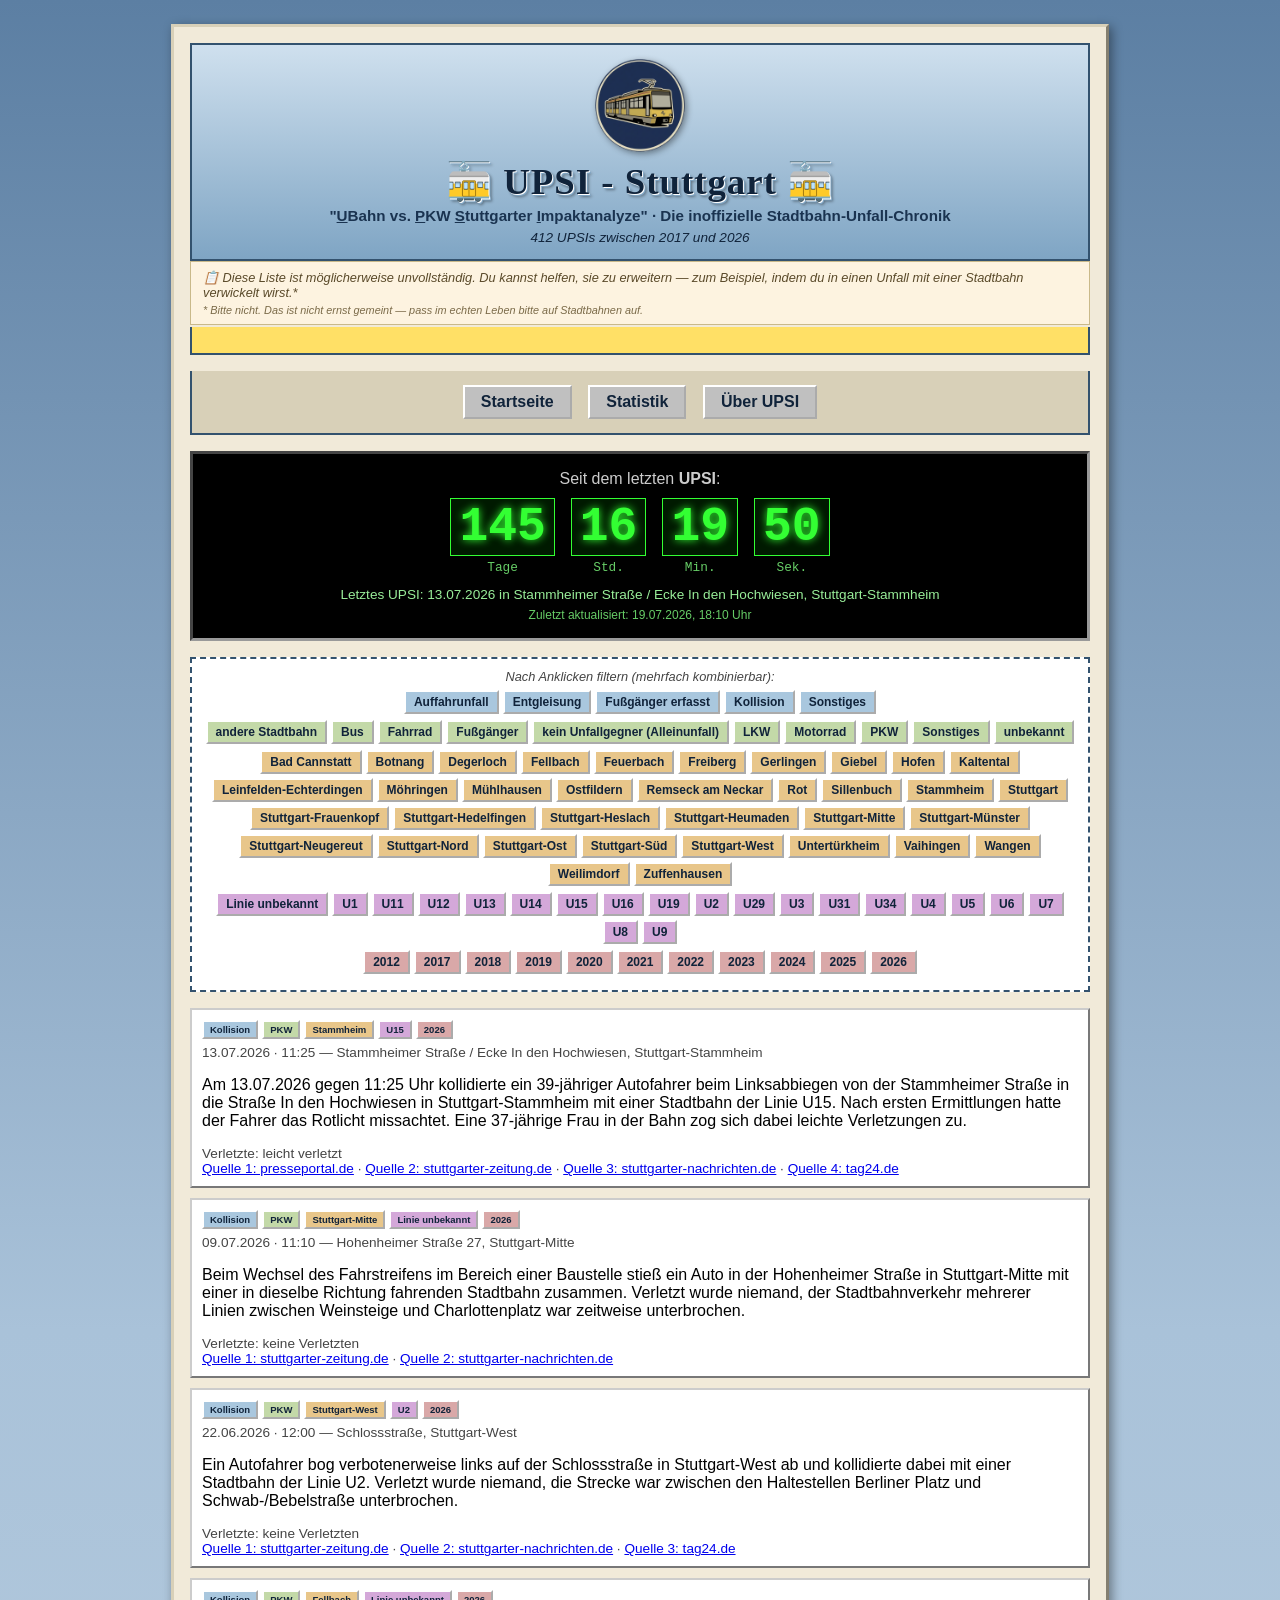
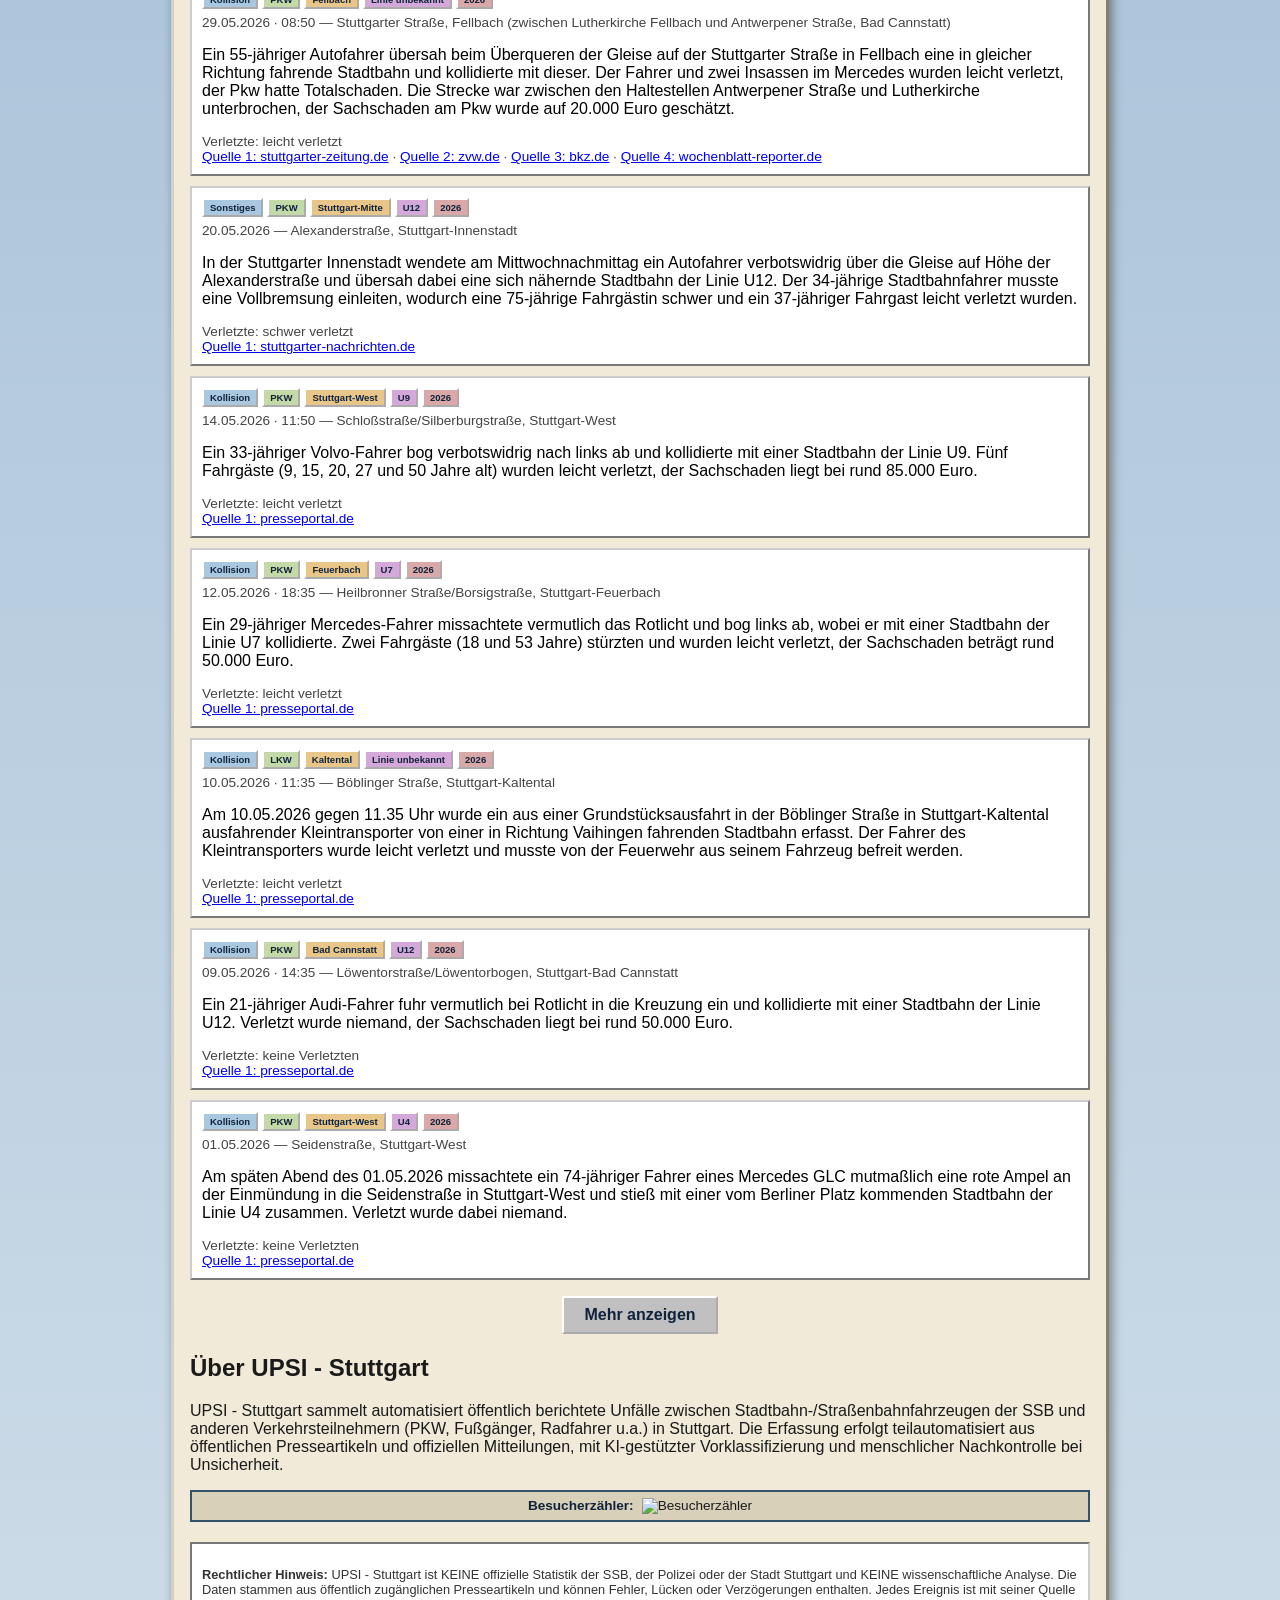
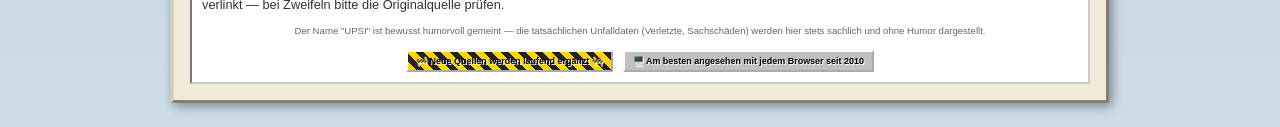
==== index.html @ fdd1b2a3 "Public site (Historie neu aufgesetzt, siehe AUDIT2 S1)" ====
<!doctype html>
<html lang="de">
<head>
<meta charset="utf-8">
<meta name="viewport" content="width=device-width, initial-scale=1">
<title>UPSI - Stuttgart</title>
<link rel="stylesheet" href="style.css">
<link rel="icon" type="image/png" href="favicon.png">
</head>
<body>
<div class="page">
  <header class="banner">
    <img class="site-logo" src="images/logo.png" alt="UPSI - Stuttgart Logo: Stadtbahn-Wagen in einem Rundabzeichen" width="140" height="145">
    <h1>🚋 UPSI - Stuttgart 🚋</h1>
    <p class="subtitle">"<strong>U</strong>Bahn vs. <strong>P</strong>KW <strong>S</strong>tuttgarter <strong>I</strong>mpaktanalyze" · Die inoffizielle Stadtbahn-Unfall-Chronik</p>
    <p class="total-count" id="total-count">wird geladen…</p>
  </header>

  <div class="wiki-notice">
    📋 Diese Liste ist möglicherweise unvollständig. Du kannst helfen, sie zu
    erweitern — zum Beispiel, indem du in einen Unfall mit einer Stadtbahn
    verwickelt wirst.*
    <div class="wiki-notice-footnote">
      * Bitte nicht. Das ist nicht ernst gemeint — pass im echten Leben bitte
      auf Stadtbahnen auf.
    </div>
  </div>

  <div class="marquee-bar">
    <div class="marquee-text">★ Willkommen auf der inoffiziellsten Stadtbahn-Statistik-Seite Stuttgarts! ★ Jetzt mit noch mehr Quellen! ★ Danke fürs Vorbeischauen! ★</div>
  </div>

  <nav class="menu">
    <a href="index.html">Startseite</a>
    <a href="statistik.html">Statistik</a>
    <a href="#ueber">Über UPSI</a>
  </nav>

  <div class="counter-box">
    <div class="counter-label">Seit dem letzten <strong>UPSI</strong>:</div>
    <div class="counter-numbers">
      <div class="counter-unit">
        <span class="number" id="counter-days">?</span>
        <span class="unit-label">Tage</span>
      </div>
      <div class="counter-unit">
        <span class="number" id="counter-hours">?</span>
        <span class="unit-label">Std.</span>
      </div>
      <div class="counter-unit">
        <span class="number" id="counter-minutes">?</span>
        <span class="unit-label">Min.</span>
      </div>
      <div class="counter-unit">
        <span class="number" id="counter-seconds">?</span>
        <span class="unit-label">Sek.</span>
      </div>
    </div>
    <div id="last-incident-info">wird geladen…</div>
    <div class="last-updated" id="last-updated">Zuletzt aktualisiert: wird geladen…</div>
  </div>

  <div class="filter-bar" id="filter-bar">
    <div class="filter-hint">Nach Anklicken filtern (mehrfach kombinierbar):</div>
  </div>
  <div class="filter-match-count" id="filter-match-count" hidden></div>

  <main>
    <div class="incident-list" id="incident-list">
      <p>Lade Ereignisse…</p>
    </div>
    <div class="load-more-wrapper">
      <button class="retro-button" id="load-more-btn" style="display:none;">Mehr anzeigen</button>
    </div>
  </main>

  <section id="ueber">
    <h2>Über UPSI - Stuttgart</h2>
    <p>
      UPSI - Stuttgart sammelt automatisiert öffentlich berichtete Unfälle
      zwischen Stadtbahn-/Straßenbahnfahrzeugen der SSB und anderen
      Verkehrsteilnehmern (PKW, Fußgänger, Radfahrer u.a.) in Stuttgart. Die
      Erfassung erfolgt teilautomatisiert aus öffentlichen Presseartikeln und
      offiziellen Mitteilungen, mit KI-gestützter Vorklassifizierung und
      menschlicher Nachkontrolle bei Unsicherheit.
    </p>
  </section>

  <div class="hit-counter-widget">
    <span class="hit-counter-label">Besucherzähler:</span>
    <img class="hit-counter-value" src="https://hits.sh/bartsimi1.github.io/upsi-stuttgart.svg?style=flat-square&label=Besuche&color=5a9d6f&labelColor=1a1a1a" alt="Besucherzähler">
  </div>

  <footer class="legal">
    <p>
      <strong>Rechtlicher Hinweis:</strong> UPSI - Stuttgart ist KEINE
      offizielle Statistik der SSB, der Polizei oder der Stadt Stuttgart und
      KEINE wissenschaftliche Analyse. Die Daten stammen aus öffentlich
      zugänglichen Presseartikeln und können Fehler, Lücken oder
      Verzögerungen enthalten. Jedes Ereignis ist mit seiner Quelle
      verlinkt — bei Zweifeln bitte die Originalquelle prüfen.
    </p>
    <p class="joke-disclaimer">
      Der Name "UPSI" ist bewusst humorvoll gemeint — die tatsächlichen
      Unfalldaten (Verletzte, Sachschäden) werden hier stets sachlich und
      ohne Humor dargestellt.
    </p>
    <div class="retro-badges">
      <span class="construction-badge">🚧 Neue Quellen werden laufend ergänzt 🚧</span>
      <span class="viewed-badge">🖥️ Am besten angesehen mit jedem Browser seit 2010</span>
    </div>
  </footer>
</div>

<script src="labels.js"></script>
<script src="app.js"></script>
</body>
</html>
---- style.css ----
/* UPSI - Stuttgart — campy, ironisches frühes-2000er-Webseiten-Design
   (Windows-95/98-Chrome-Optik: graue 3D-Buttons, LCD-Zähler, Marquee,
   "Under Construction"-Badges). Die tatsächlichen Unfalldaten bleiben
   davon unberührt sachlich — der Retro-Look betrifft nur Farben/Schrift/
   Zierelemente, nicht den Ton bei echten Vorfällen. */

body {
  margin: 0;
  padding: 0;
  font-family: Verdana, Geneva, Arial, sans-serif;
  background: linear-gradient(180deg, #5c7fa3 0%, #a9c2d9 40%, #cddce8 100%);
  color: #1a1a1a;
}

.page {
  max-width: 900px;
  margin: 24px auto;
  background: #f1ead9;
  border: 3px outset #d8d0b8;
  padding: 16px;
  box-shadow: 3px 3px 10px rgba(0, 0, 0, 0.4);
  overflow-x: hidden;
}

header.banner {
  text-align: center;
  background: linear-gradient(180deg, #cfe0ee 0%, #7fa5c4 100%);
  border: 2px solid #33526e;
  padding: 14px 10px;
  margin-bottom: 0;
}

.site-logo {
  display: block;
  margin: 0 auto 8px;
  width: 90px;
  height: auto;
  filter: drop-shadow(2px 2px 3px rgba(0, 0, 0, 0.4));
}

header.banner h1 {
  color: #10233a;
  text-shadow: 1px 1px 0 #fff, 2px 2px 0 #7fa5c4, 3px 3px 3px rgba(0,0,0,0.4);
  font-family: Georgia, "Times New Roman", serif;
  font-size: 2.3em;
  margin: 0 0 4px 0;
  letter-spacing: 1px;
}

header.banner .subtitle {
  color: #1a3350;
  font-size: 0.95em;
  margin: 0;
  font-weight: bold;
}

header.banner .subtitle strong {
  text-decoration: underline;
}

header.banner .total-count {
  color: #10233a;
  font-size: 0.85em;
  margin: 6px 0 0 0;
  font-style: italic;
}

.wiki-notice {
  background: #fdf3e0;
  border: 1px solid #c9b98a;
  color: #5a4a2a;
  font-size: 0.8em;
  font-style: italic;
  padding: 8px 12px;
  margin-bottom: 2px;
}

.wiki-notice-footnote {
  font-size: 0.85em;
  color: #7a6a48;
  margin-top: 4px;
}

.marquee-bar {
  background: #ffe066;
  border: 2px solid #33526e;
  border-top: none;
  overflow: hidden;
  white-space: nowrap;
  padding: 4px 0;
  margin-bottom: 16px;
}

.marquee-text {
  display: inline-block;
  color: #b30000;
  font-weight: bold;
  font-size: 0.9em;
  padding-left: 100%;
  animation: marquee 22s linear infinite;
}

@keyframes marquee {
  0% { transform: translateX(0); }
  100% { transform: translateX(-100%); }
}

.hit-counter-widget {
  display: flex;
  justify-content: center;
  align-items: baseline;
  gap: 8px;
  flex-wrap: wrap;
  background: #d8d0b8;
  border: 2px solid #33526e;
  padding: 6px;
  margin: 16px 0;
  font-size: 0.85em;
}

.hit-counter-label {
  font-weight: bold;
  color: #10233a;
}

.hit-counter-value {
  vertical-align: middle;
}

.counter-box {
  text-align: center;
  background: #000000;
  color: #33ff33;
  padding: 16px 10px;
  margin: 16px 0;
  border: 3px inset #999999;
}

.counter-label {
  font-size: 1em;
  margin-bottom: 10px;
  color: #cccccc;
}

.counter-numbers {
  display: flex;
  justify-content: center;
  align-items: baseline;
  gap: 16px;
  margin: 6px 0;
  font-family: "Courier New", monospace;
}

.counter-unit {
  display: flex;
  flex-direction: column;
  align-items: center;
}

.counter-box .number {
  font-size: 3em;
  font-weight: bold;
  line-height: 1;
  background: #001a00;
  border: 1px solid #33ff33;
  padding: 4px 8px;
  text-shadow: 0 0 8px #33ff33;
  min-width: 0.9em;
}

.counter-unit .unit-label {
  font-size: 0.8em;
  margin-top: 4px;
  color: #66cc66;
}

#last-incident-info {
  margin-top: 12px;
  font-size: 0.85em;
  color: #99ee99;
}

@media (max-width: 600px) {
  .counter-numbers {
    gap: 8px;
  }
  .counter-box .number {
    font-size: 1.9em;
  }
}

nav.menu {
  text-align: center;
  margin-bottom: 16px;
  padding: 10px;
  background: #d8d0b8;
  border: 2px solid #33526e;
  border-top: none;
}

nav.menu a {
  display: inline-block;
  color: #10233a;
  font-weight: bold;
  margin: 4px 6px;
  text-decoration: none;
  background: #c0c0c0;
  border: 2px outset #ffffff;
  padding: 6px 16px;
}

nav.menu a:hover {
  background: #d0d0d0;
}

nav.menu a:active {
  border-style: inset;
}

.incident-list {
  display: flex;
  flex-direction: column;
  gap: 10px;
}

.incident-card {
  background: #ffffff;
  color: #000000;
  border: 2px outset #cccccc;
  padding: 10px;
}

.incident-card .meta {
  font-size: 0.85em;
  color: #444444;
}

.card-tags {
  display: flex;
  flex-wrap: wrap;
  gap: 4px;
  margin-bottom: 6px;
}

.incident-card a.source-link {
  color: #0000ee;
}

.load-more-wrapper {
  text-align: center;
  margin: 16px 0;
}

button.retro-button {
  font-family: inherit;
  font-size: 1em;
  font-weight: bold;
  color: #10233a;
  background: #c0c0c0;
  border: 2px outset #ffffff;
  padding: 8px 20px;
  cursor: pointer;
}

button.retro-button:active {
  border-style: inset;
}

.filter-bar {
  text-align: center;
  margin: 16px 0;
  padding: 10px;
  background: #ffffff;
  border: 2px dashed #33526e;
}

.filter-hint {
  font-size: 0.8em;
  color: #444444;
  margin-bottom: 6px;
  font-style: italic;
}

.filter-group {
  display: flex;
  flex-wrap: wrap;
  justify-content: center;
  gap: 4px;
  margin-bottom: 6px;
}

.tag-btn {
  font-family: inherit;
  font-size: 0.75em;
  font-weight: bold;
  color: #10233a;
  border: 2px outset #ffffff;
  padding: 3px 8px;
  cursor: pointer;
}

.tag-btn:active {
  border-style: inset;
}

.tag-btn.tag-type {
  background: #a9c7de;
}

.tag-btn.tag-party {
  background: #c3d9a8;
}

.tag-btn.tag-location {
  background: #e8c68a;
}

.tag-btn.tag-line {
  background: #d4a8d9;
}

.tag-btn.tag-year {
  background: #d9a8a8;
}

.tag-btn.active {
  border-style: inset;
  outline: 2px solid #b30000;
  outline-offset: -1px;
}

.card-tag {
  font-size: 0.7em;
  padding: 2px 6px;
}

footer.legal {
  margin-top: 20px;
  padding: 10px;
  background: #ffffff;
  color: #333333;
  font-size: 0.8em;
  border: 2px inset #cccccc;
}

.joke-disclaimer {
  color: #666666;
  font-size: 0.75em;
  text-align: center;
  margin-top: 10px;
}

.retro-badges {
  display: flex;
  justify-content: center;
  flex-wrap: wrap;
  gap: 10px;
  margin-top: 14px;
}

.construction-badge,
.viewed-badge {
  display: inline-block;
  font-size: 0.7em;
  font-weight: bold;
  padding: 4px 8px;
  border: 2px outset #ffffff;
  background: repeating-linear-gradient(
    45deg,
    #ffd400,
    #ffd400 6px,
    #222222 6px,
    #222222 12px
  );
  color: #000000;
  text-shadow: 1px 1px 0 #fff;
}

.viewed-badge {
  background: #c0c0c0;
}

.last-updated {
  text-align: center;
  font-size: 0.75em;
  color: #66cc66;
  margin-top: 6px;
}

@media (max-width: 600px) {
  header.banner h1 {
    font-size: 1.5em;
  }
  .site-logo {
    width: 64px;
  }
  .page {
    margin: 8px;
    padding: 12px;
  }
  .marquee-text {
    font-size: 0.8em;
  }
}

/* ---- Statistik-Seite ---- */

.stat-card {
  background: #ffffff;
  border: 2px outset #cccccc;
  padding: 16px;
  margin-bottom: 20px;
}

.stat-card-title {
  font-family: Georgia, "Times New Roman", serif;
  color: #10233a;
  font-size: 1.2em;
  margin: 0 0 12px 0;
  border-bottom: 2px solid #33526e;
  padding-bottom: 6px;
}

.hero-tile {
  text-align: center;
  background: #000000;
  border: 3px inset #999999;
  padding: 14px 10px;
  margin-bottom: 14px;
}

.hero-value {
  font-family: "Courier New", monospace;
  font-size: 2.6em;
  font-weight: bold;
  color: #33ff33;
  text-shadow: 0 0 8px #33ff33;
  line-height: 1;
}

.hero-label {
  color: #99ee99;
  font-size: 0.85em;
  margin-top: 6px;
}

.hero-note {
  font-size: 0.75em;
  color: #7a6a48;
  font-style: italic;
  text-align: center;
  margin-bottom: 10px;
  background: #fdf3e0;
  border: 1px solid #c9b98a;
  padding: 6px 10px;
}

.chart-wrap {
  display: flex;
  justify-content: center;
  margin-bottom: 10px;
}

.chart-loading {
  color: #666666;
  font-style: italic;
}

.chart-row {
  display: flex;
  flex-wrap: wrap;
  align-items: center;
  justify-content: center;
  gap: 20px;
}

.chart-legend {
  display: flex;
  flex-direction: column;
  gap: 6px;
  font-size: 0.85em;
}

.chart-legend-item {
  display: flex;
  align-items: center;
  gap: 6px;
  color: #10233a;
}

.chart-legend-swatch {
  display: inline-block;
  width: 12px;
  height: 12px;
  border: 1px solid #333333;
  flex-shrink: 0;
}

.chart-scroll {
  overflow-x: auto;
  width: 100%;
  padding-bottom: 4px;
}

.chart-caption {
  text-align: center;
  font-size: 0.75em;
  color: #666666;
  font-style: italic;
  margin-top: 4px;
}

.table-toggle {
  display: block;
  margin: 10px auto 0;
}

.data-table-wrap {
  margin-top: 12px;
  overflow-x: auto;
}

.data-table {
  width: 100%;
  border-collapse: collapse;
  font-size: 0.85em;
}

.data-table th,
.data-table td {
  border: 1px solid #cccccc;
  padding: 4px 8px;
  text-align: left;
}

.data-table th {
  background: #d8d0b8;
  color: #10233a;
}

.data-table tbody tr:nth-child(even) {
  background: #f4f4f4;
}

.chart-tooltip {
  position: absolute;
  z-index: 999;
  background: #000000;
  color: #ffffff;
  border: 1px solid #999999;
  padding: 6px 10px;
  font-size: 0.8em;
  pointer-events: none;
  max-width: 240px;
}

.chart-tooltip-row {
  display: flex;
  gap: 6px;
  align-items: baseline;
}

.chart-tooltip-value {
  font-weight: bold;
  color: #33ff33;
}

.chart-tooltip-label {
  color: #cccccc;
}

@media (max-width: 600px) {
  .chart-row {
    flex-direction: column;
  }
}
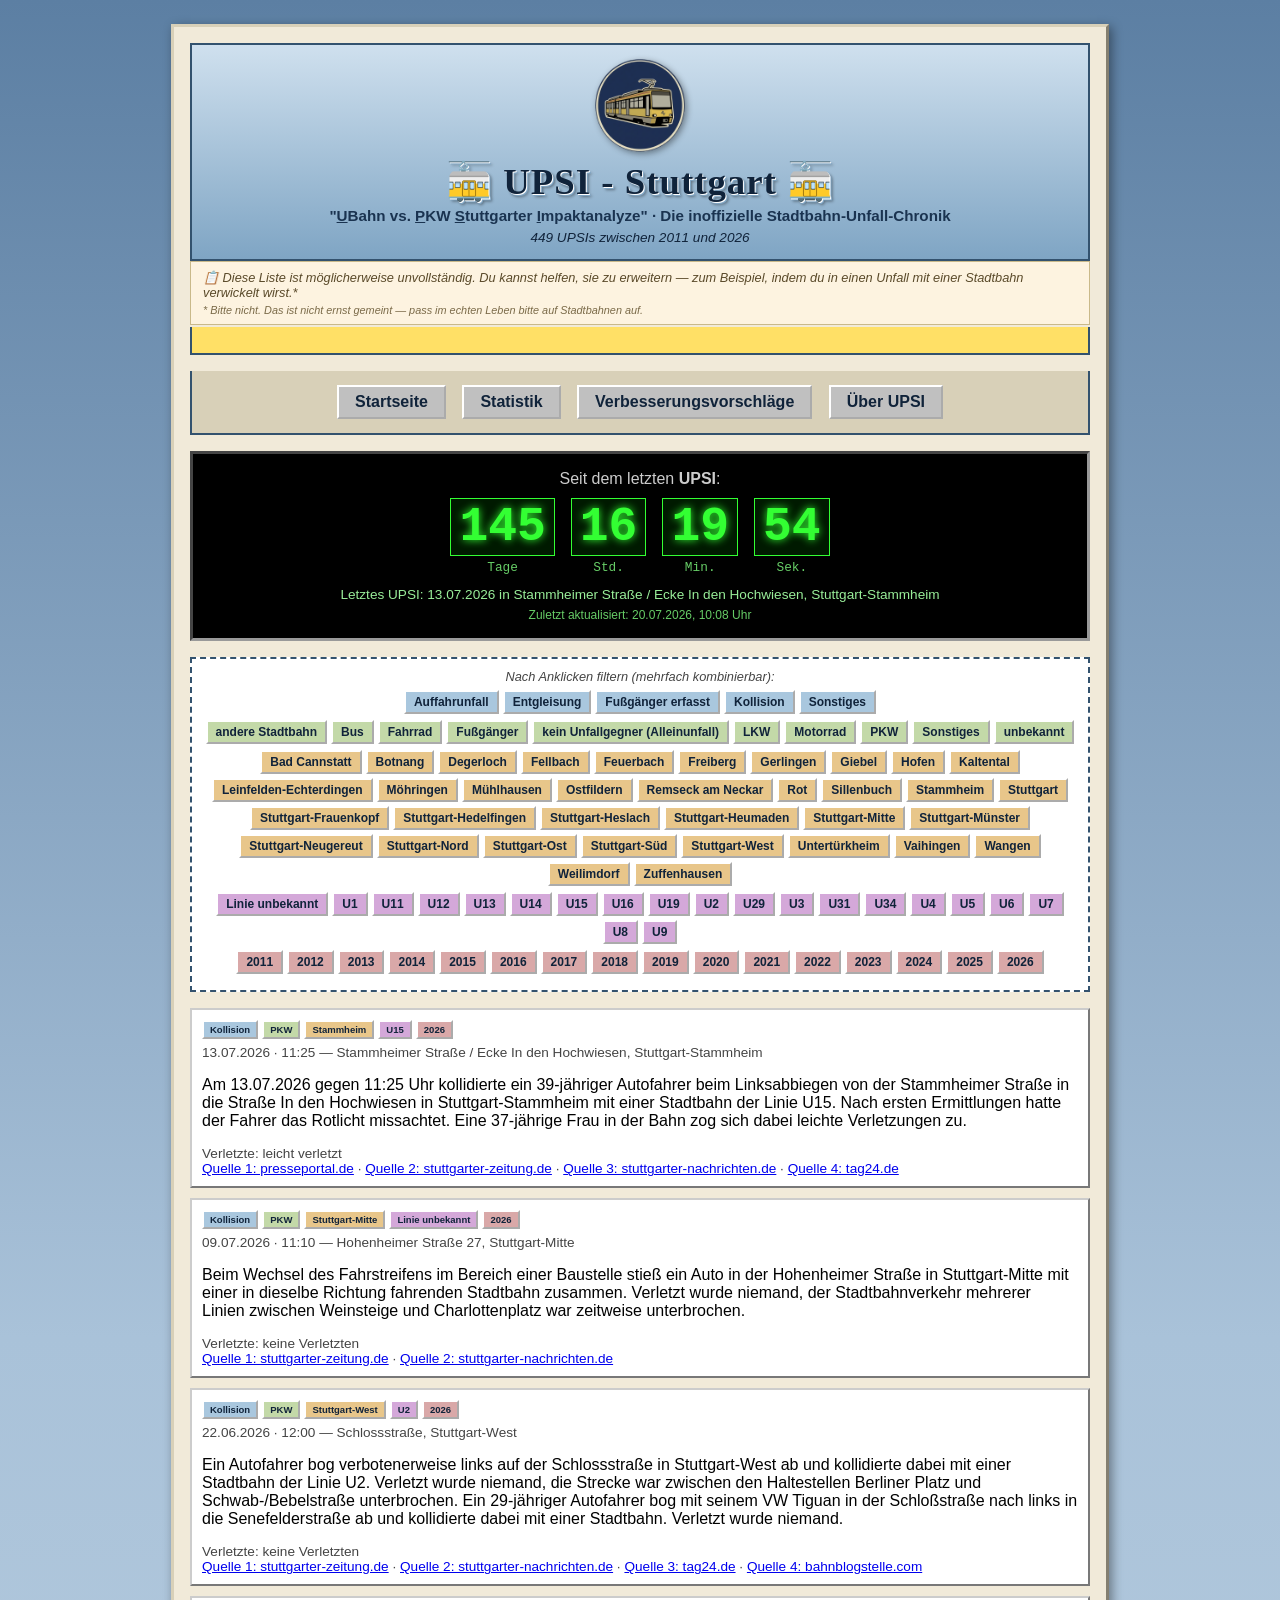
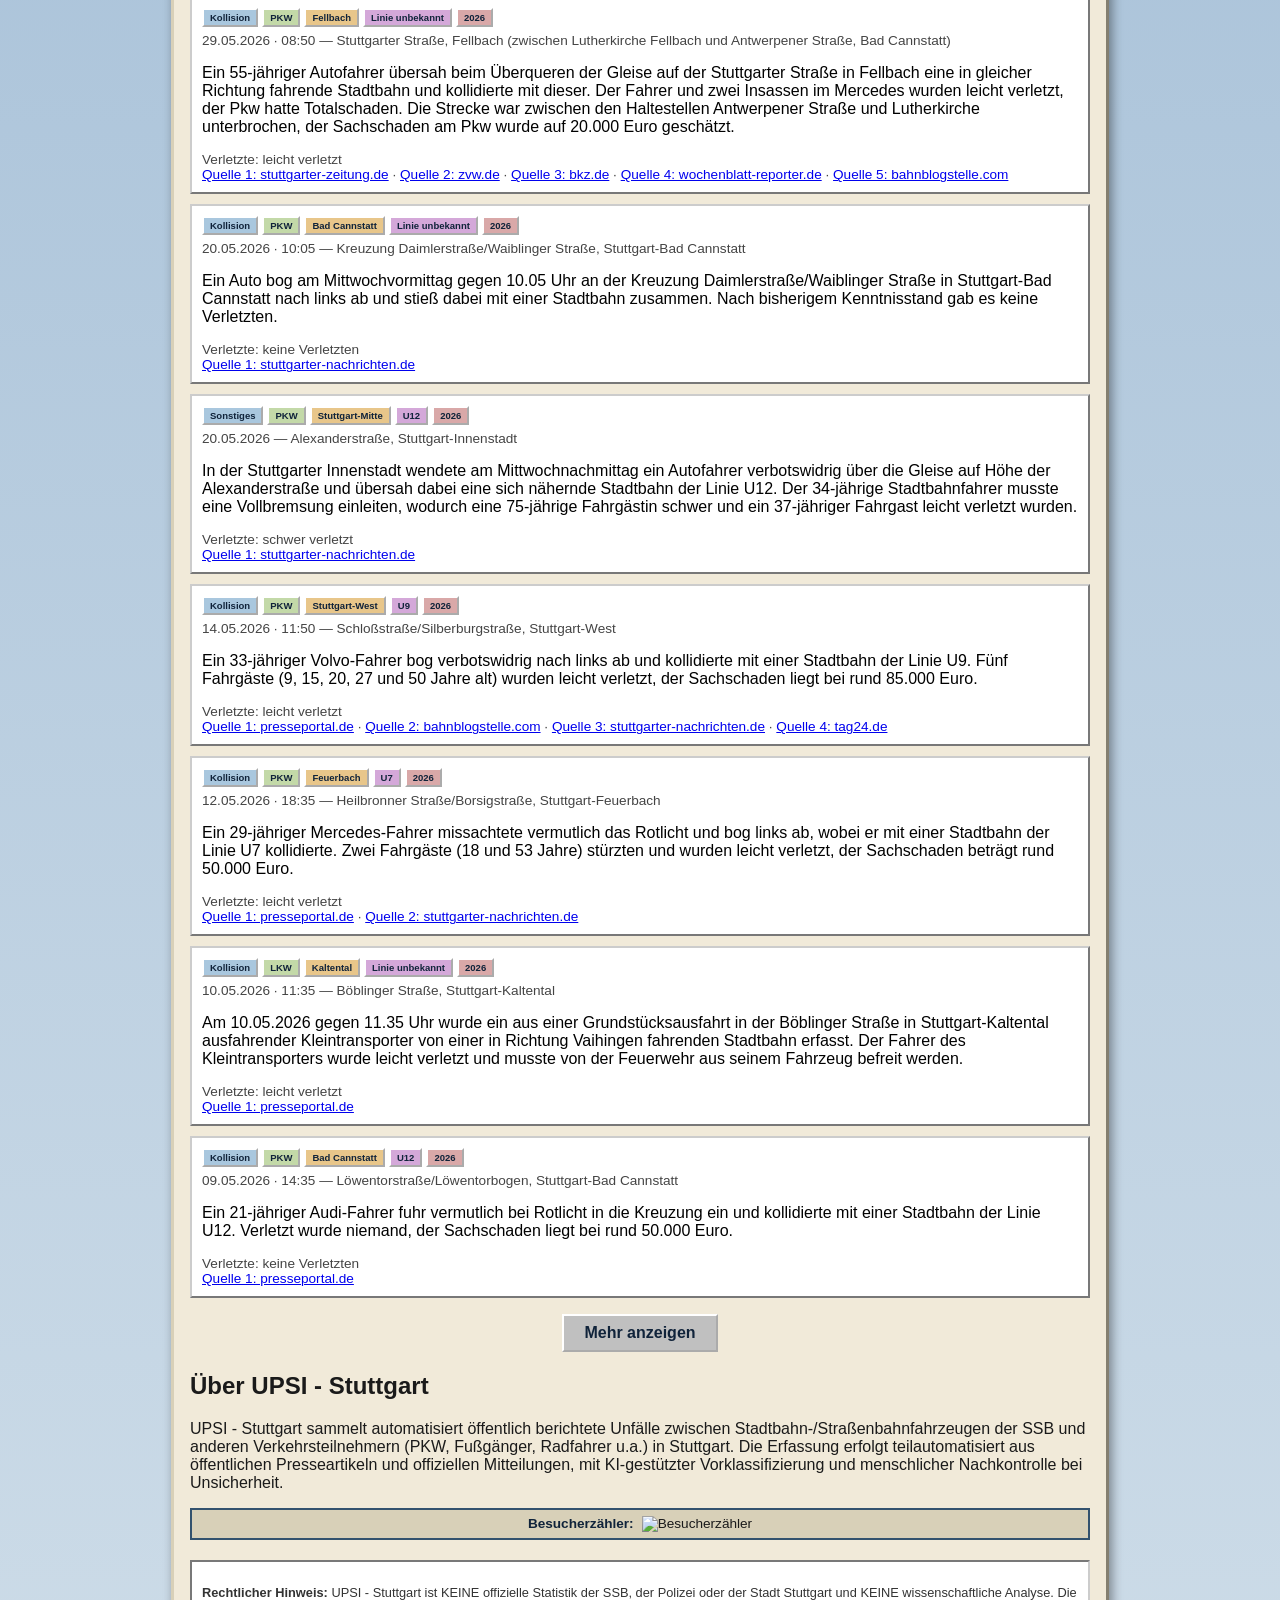
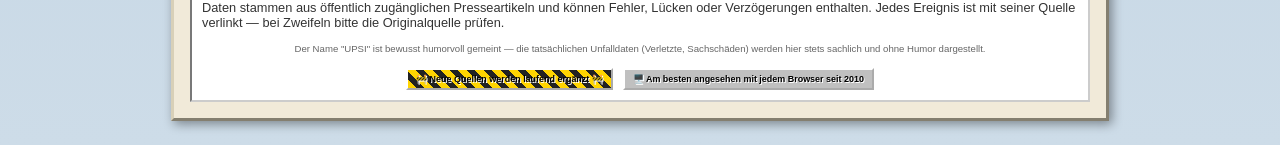
==== commit 813b5ec7: "Update public site" ====
--- a/index.html
+++ b/index.html
@@ -33,6 +33,7 @@
   <nav class="menu">
     <a href="index.html">Startseite</a>
     <a href="statistik.html">Statistik</a>
+    <a href="vorschlaege.html">Verbesserungsvorschläge</a>
     <a href="#ueber">Über UPSI</a>
   </nav>
 
--- a/style.css
+++ b/style.css
@@ -574,3 +574,82 @@
     flex-direction: column;
   }
 }
+
+/* ---- Verbesserungsvorschläge-Seite ---- */
+
+#suggestion-card {
+  position: relative;
+  overflow: hidden;
+  text-align: center;
+}
+
+.suggestion-form textarea {
+  width: 100%;
+  max-width: 100%;
+  box-sizing: border-box;
+  font-family: inherit;
+  font-size: 1em;
+  padding: 8px;
+  border: 2px inset #999999;
+  resize: none;
+}
+
+.char-count {
+  text-align: right;
+  font-size: 0.75em;
+  color: #666666;
+  margin: 2px 0 10px;
+}
+
+.char-count.limit-near {
+  color: #b30000;
+  font-weight: bold;
+}
+
+/* Fliegender Zettel: startet exakt über dem Textfeld (Position wird per JS
+   gesetzt), die .shredding-Klasse triggert den Übergang nach unten/kleiner/
+   transparent -- wirkt wie ein Blatt, das ins Schredder-Maul gezogen wird. */
+.flying-paper {
+  position: absolute;
+  background: #ffffff;
+  border: 1px solid #999999;
+  padding: 8px;
+  font-size: 0.9em;
+  color: #1a1a1a;
+  text-align: left;
+  box-shadow: 2px 2px 4px rgba(0, 0, 0, 0.3);
+  word-wrap: break-word;
+  pointer-events: none;
+  transform: translateY(0) scale(1) rotate(0deg);
+  opacity: 1;
+  transition: transform 0.7s ease-in, opacity 0.4s ease-in 0.3s;
+}
+
+.flying-paper.shredding {
+  transform: translateY(150px) scale(0.15) rotate(10deg);
+  opacity: 0;
+}
+
+.shredder-result {
+  margin-top: 6px;
+}
+
+.shredder-gif {
+  display: block;
+  margin: 0 auto;
+}
+
+.shredder-message {
+  font-family: Georgia, "Times New Roman", serif;
+  font-weight: bold;
+  color: #b30000;
+  font-size: 1.15em;
+  margin: 10px 0 2px;
+}
+
+.shredder-submessage {
+  font-size: 0.8em;
+  color: #666666;
+  font-style: italic;
+  margin: 0 0 12px;
+}
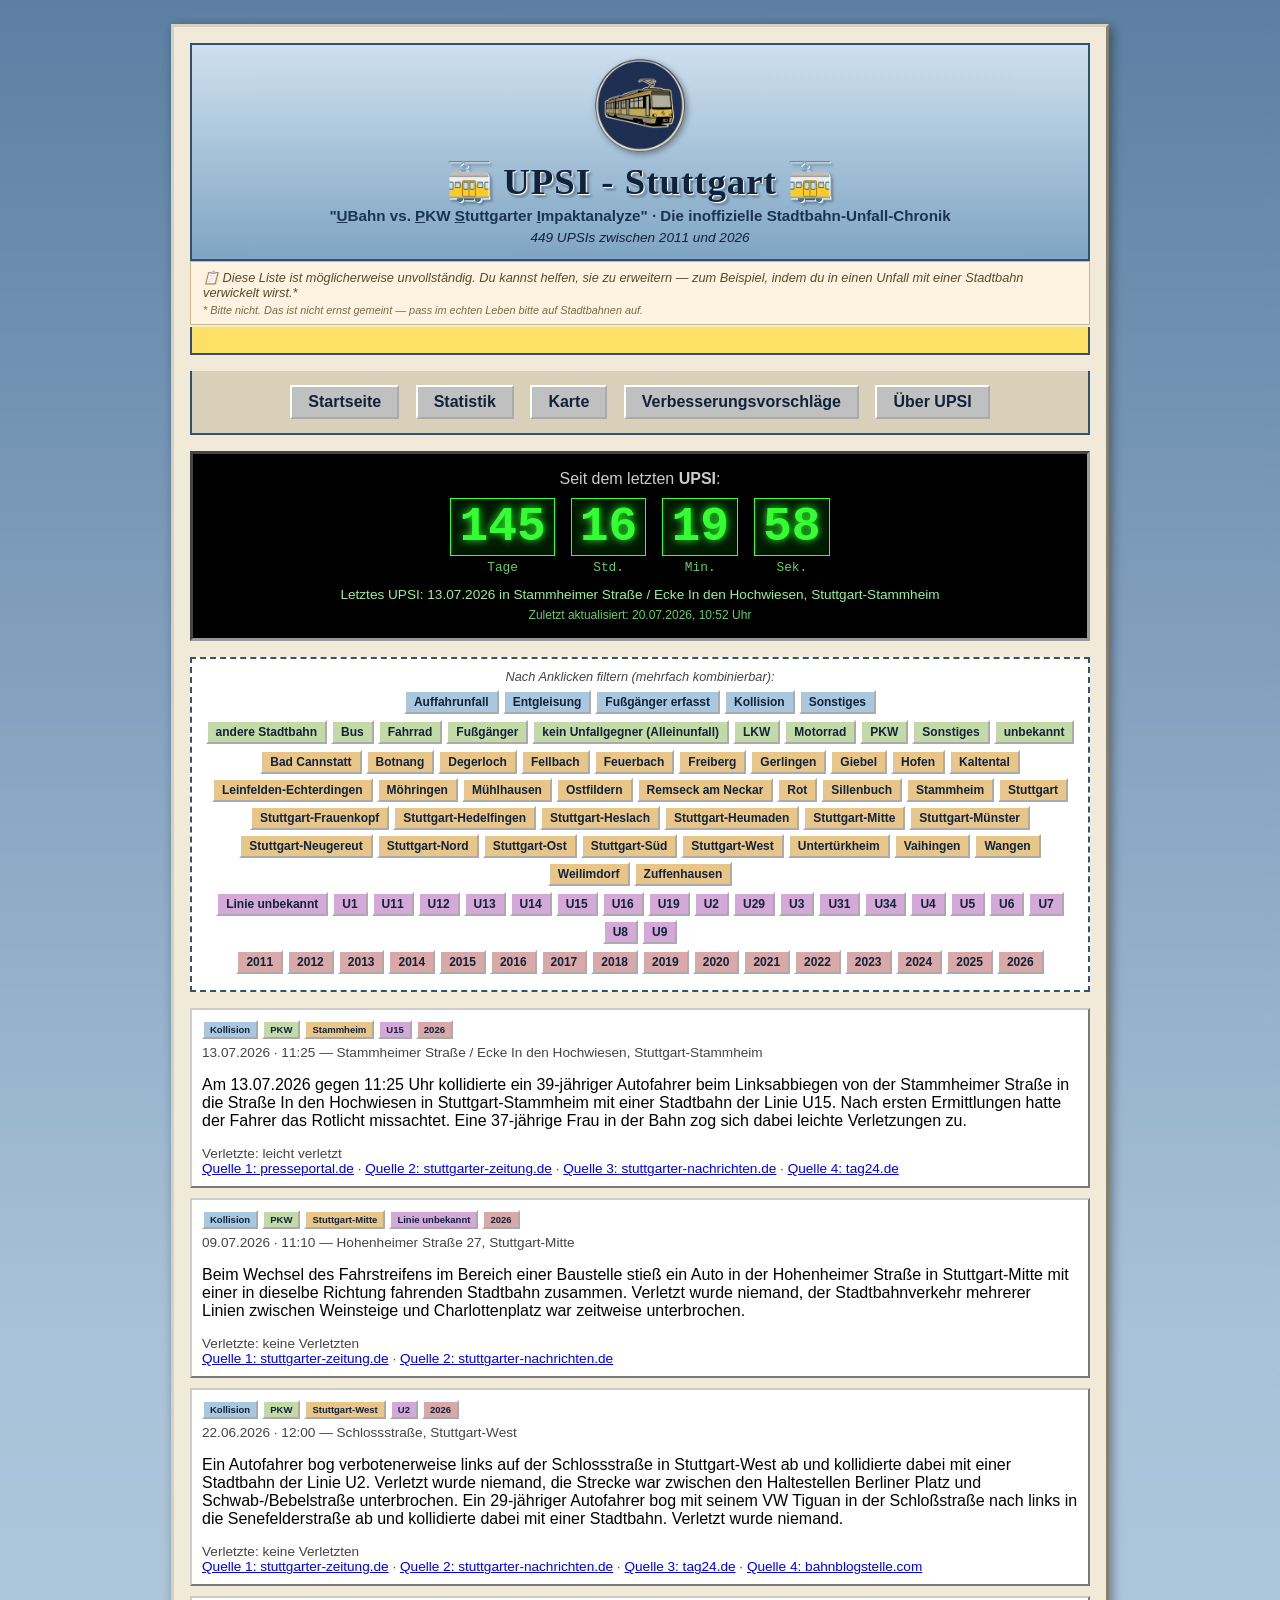
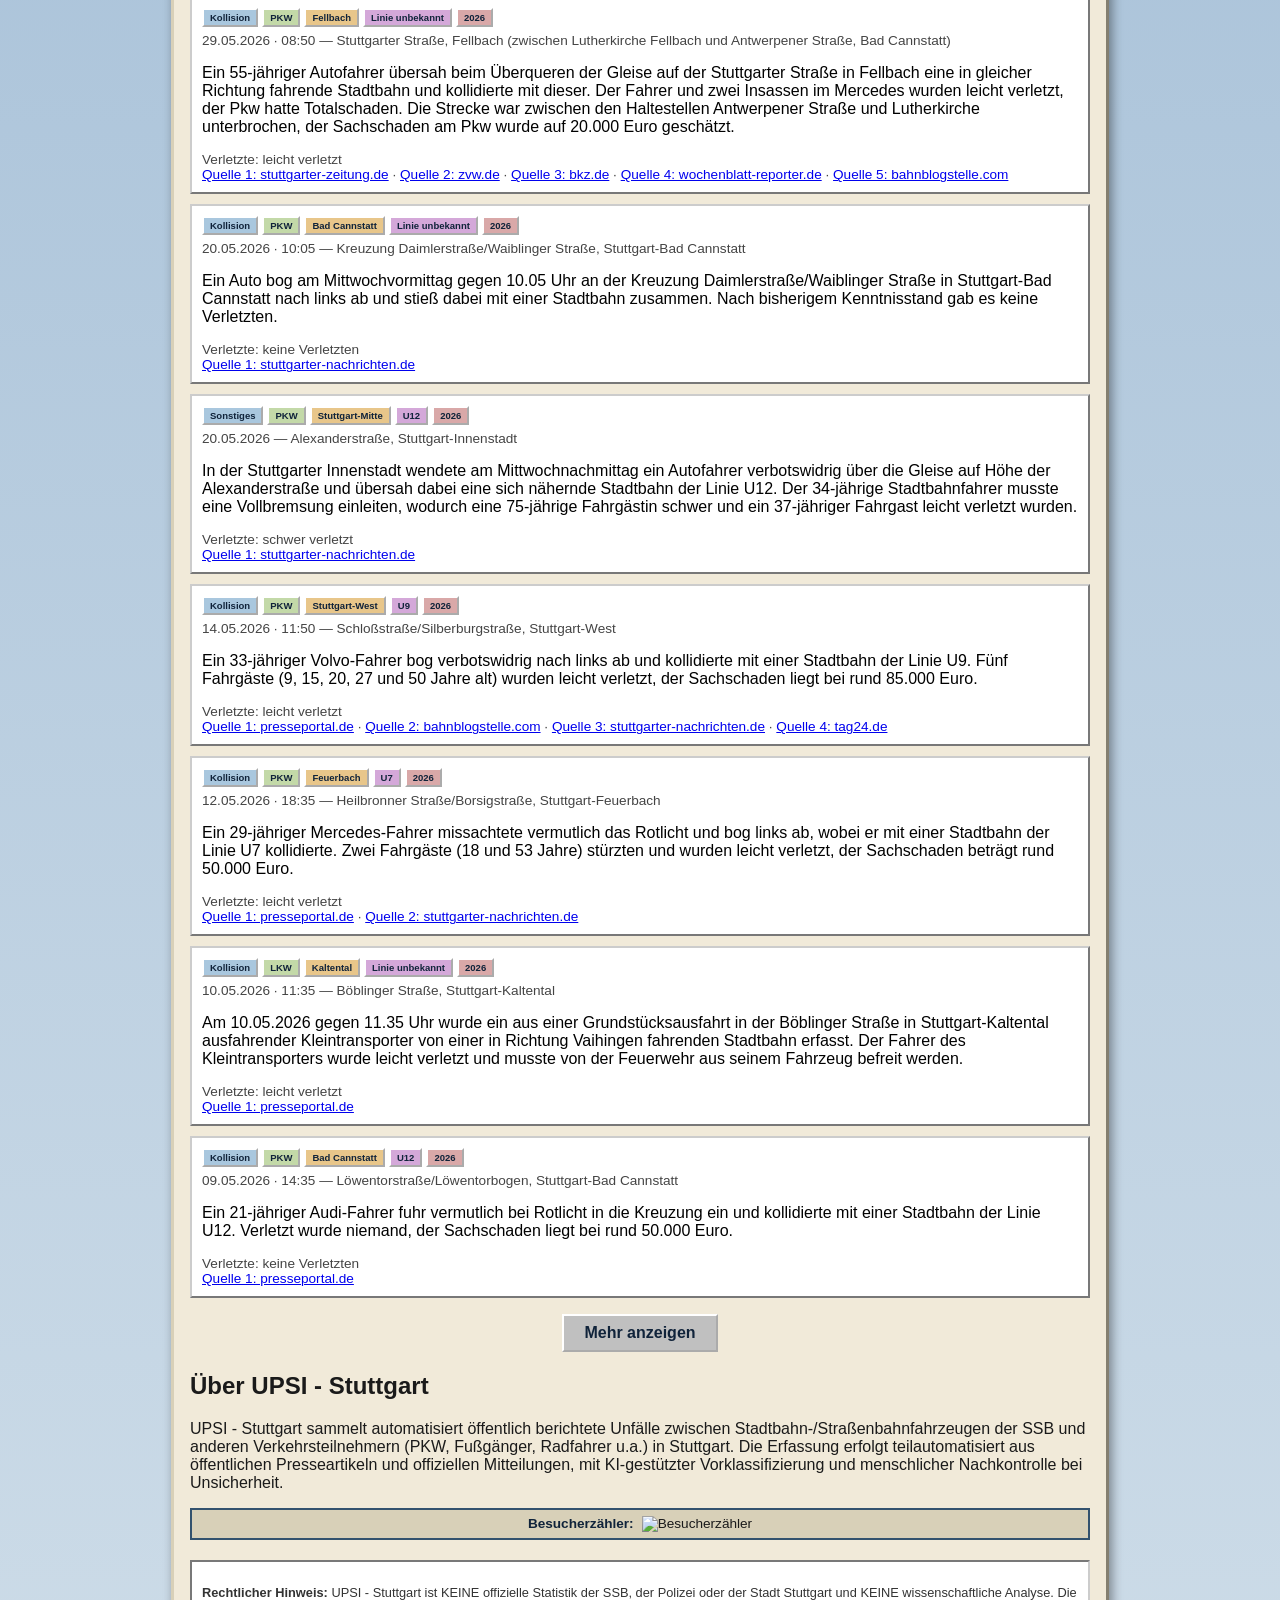
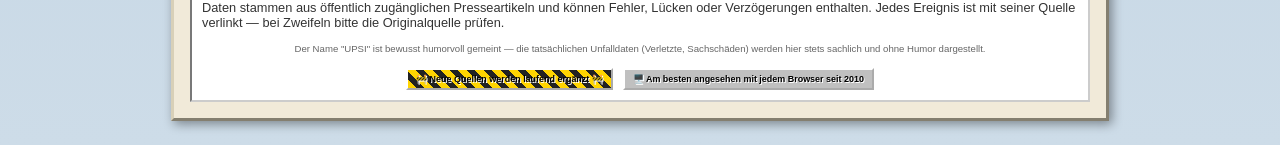
==== commit 4febc689: "Update public site" ====
--- a/index.html
+++ b/index.html
@@ -33,6 +33,7 @@
   <nav class="menu">
     <a href="index.html">Startseite</a>
     <a href="statistik.html">Statistik</a>
+    <a href="karte.html">Karte</a>
     <a href="vorschlaege.html">Verbesserungsvorschläge</a>
     <a href="#ueber">Über UPSI</a>
   </nav>
--- a/style.css
+++ b/style.css
@@ -606,9 +606,10 @@
   font-weight: bold;
 }
 
-/* Fliegender Zettel: startet exakt über dem Textfeld (Position wird per JS
-   gesetzt), die .shredding-Klasse triggert den Übergang nach unten/kleiner/
-   transparent -- wirkt wie ein Blatt, das ins Schredder-Maul gezogen wird. */
+/* Fliegender Zettel: startet exakt über dem Textfeld, das Ziel (Position des
+   bereits sichtbaren Shredder-Schlitzes) wird per JS berechnet und als
+   Inline-Transform gesetzt (siehe vorschlaege.js) -- deshalb hier nur die
+   Optik + der Übergang, kein fester Zielwert. */
 .flying-paper {
   position: absolute;
   background: #ffffff;
@@ -620,14 +621,24 @@
   box-shadow: 2px 2px 4px rgba(0, 0, 0, 0.3);
   word-wrap: break-word;
   pointer-events: none;
-  transform: translateY(0) scale(1) rotate(0deg);
+  transform: translate(0, 0) scale(1) rotate(0deg);
   opacity: 1;
-  transition: transform 0.7s ease-in, opacity 0.4s ease-in 0.3s;
-}
-
-.flying-paper.shredding {
-  transform: translateY(150px) scale(0.15) rotate(10deg);
-  opacity: 0;
+  transition: transform 0.7s ease-in, opacity 0.3s ease-in 0.4s;
+}
+
+.shredder-message-group {
+  animation: message-pop-in 0.25s ease-out;
+}
+
+@keyframes message-pop-in {
+  from {
+    opacity: 0;
+    transform: translateY(-6px);
+  }
+  to {
+    opacity: 1;
+    transform: translateY(0);
+  }
 }
 
 .shredder-result {
@@ -653,3 +664,186 @@
   font-style: italic;
   margin: 0 0 12px;
 }
+
+/* ---- Karte-Seite ---- */
+
+.year-tabs {
+  display: flex;
+  flex-wrap: wrap;
+  gap: 4px;
+  justify-content: center;
+  margin-bottom: 10px;
+}
+
+button.year-tab {
+  font-family: inherit;
+  font-size: 0.8em;
+  font-weight: bold;
+  color: #10233a;
+  background: #c0c0c0;
+  border: 2px outset #ffffff;
+  padding: 4px 10px;
+  cursor: pointer;
+}
+
+button.year-tab:active {
+  border-style: inset;
+}
+
+button.year-tab.active {
+  background: #a63c3c;
+  color: #ffffff;
+  border-style: inset;
+}
+
+.map-wrap {
+  background: #ffffff;
+  border: 3px inset #999999;
+  padding: 4px;
+  margin-bottom: 10px;
+}
+
+#leaflet-map {
+  width: 100%;
+  height: 480px;
+}
+
+.leaflet-tooltip {
+  font-family: Verdana, Geneva, Arial, sans-serif;
+  font-size: 0.8em;
+  color: #10233a;
+  background: #fdf3e0;
+  border: 2px solid #33526e;
+  border-radius: 0;
+  padding: 4px 8px;
+}
+
+.legend-row {
+  display: flex;
+  flex-wrap: wrap;
+  justify-content: center;
+  align-items: center;
+  gap: 6px;
+  font-size: 0.75em;
+  color: #444444;
+  margin-bottom: 10px;
+}
+
+.legend-dot {
+  display: inline-block;
+  border-radius: 50%;
+  border: 1px solid #101010;
+  vertical-align: middle;
+}
+
+.legend-dot-sm { width: 9px; height: 9px; }
+.legend-dot-md { width: 14px; height: 14px; }
+.legend-dot-lg { width: 20px; height: 20px; }
+
+.legend-note {
+  width: 100%;
+  font-style: italic;
+  text-align: center;
+}
+
+.list-view-details {
+  margin-top: 10px;
+  font-size: 0.9em;
+}
+
+.list-view-details summary {
+  cursor: pointer;
+  color: #0000ee;
+  font-weight: bold;
+  padding: 4px 0;
+}
+
+.list-view {
+  list-style: none;
+  margin: 8px 0 0;
+  padding: 0;
+  max-height: 260px;
+  overflow-y: auto;
+  border: 2px inset #cccccc;
+  background: #ffffff;
+}
+
+.list-view li {
+  border-bottom: 1px solid #eeeeee;
+}
+
+.list-view li:last-child {
+  border-bottom: none;
+}
+
+.list-view button {
+  width: 100%;
+  text-align: left;
+  background: none;
+  border: none;
+  padding: 6px 10px;
+  font: inherit;
+  cursor: pointer;
+  color: #10233a;
+}
+
+.list-view button:hover,
+.list-view button:focus-visible {
+  background: #fdf3e0;
+}
+
+.list-view-count {
+  float: right;
+  font-weight: bold;
+  color: #a63c3c;
+}
+
+.zone-detail {
+  margin-top: 12px;
+  background: #fdf3e0;
+  border: 2px dashed #33526e;
+  padding: 10px;
+}
+
+.zone-detail-header {
+  display: flex;
+  align-items: baseline;
+  justify-content: space-between;
+  gap: 8px;
+  margin-bottom: 8px;
+}
+
+.zone-detail-title {
+  font-family: Georgia, "Times New Roman", serif;
+  font-weight: bold;
+  color: #10233a;
+  font-size: 1em;
+}
+
+.zone-detail-close {
+  font-size: 0.8em;
+  padding: 3px 10px;
+}
+
+.zone-detail-empty {
+  font-size: 0.85em;
+  color: #666666;
+  font-style: italic;
+}
+
+/* Ortsteile wie Bad Cannstatt haben weit über 100 Einzel-Vorfälle -- ohne
+   Deckel würde die Liste die Seite auf zehntausende Pixel Höhe aufblähen
+   (real beobachtet beim Testen). Eigener Scroll-Container statt der
+   Startseite-"Mehr anzeigen"-Paginierung, weil hier kein zusätzlicher
+   Zustand (shownCount) für ein Nebenpanel gepflegt werden soll. */
+#zone-detail-list {
+  max-height: 420px;
+  overflow-y: auto;
+  padding-right: 2px;
+}
+
+@media (max-width: 600px) {
+  #leaflet-map {
+    height: 380px;
+  }
+}
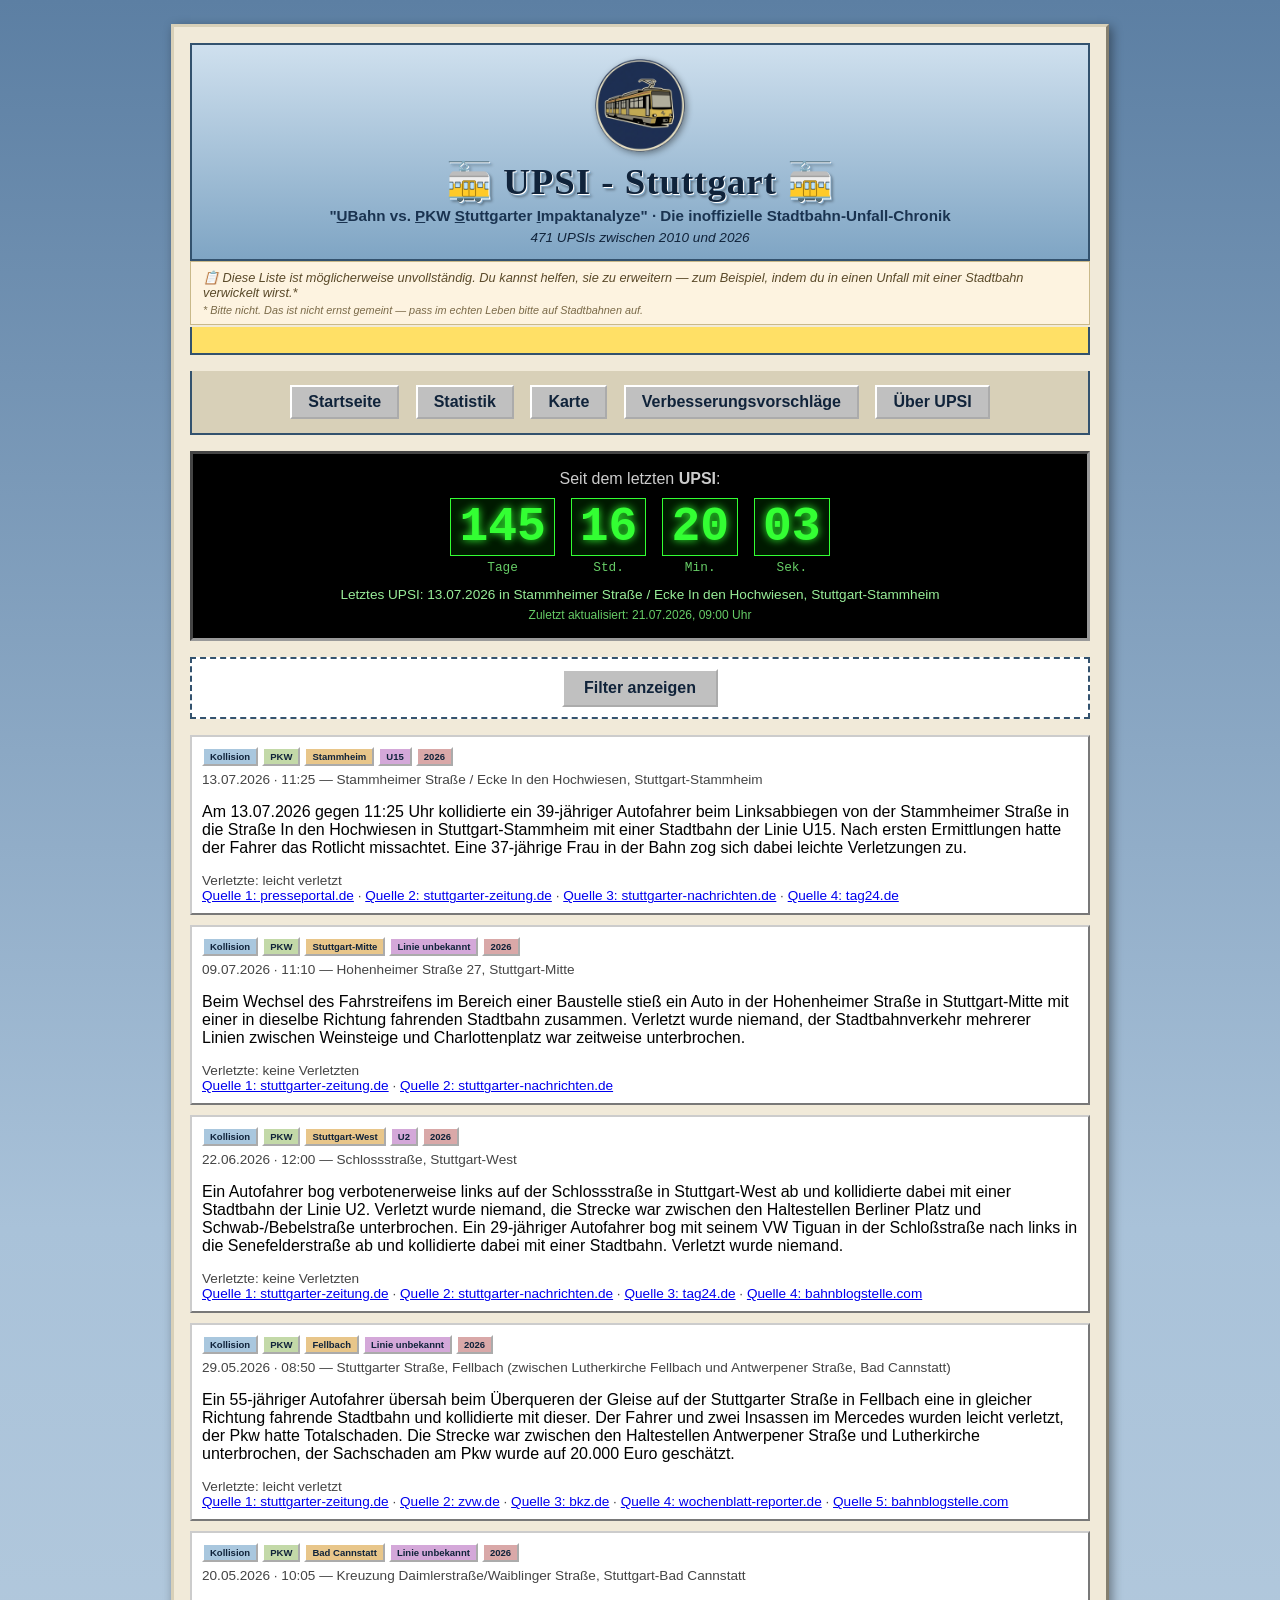
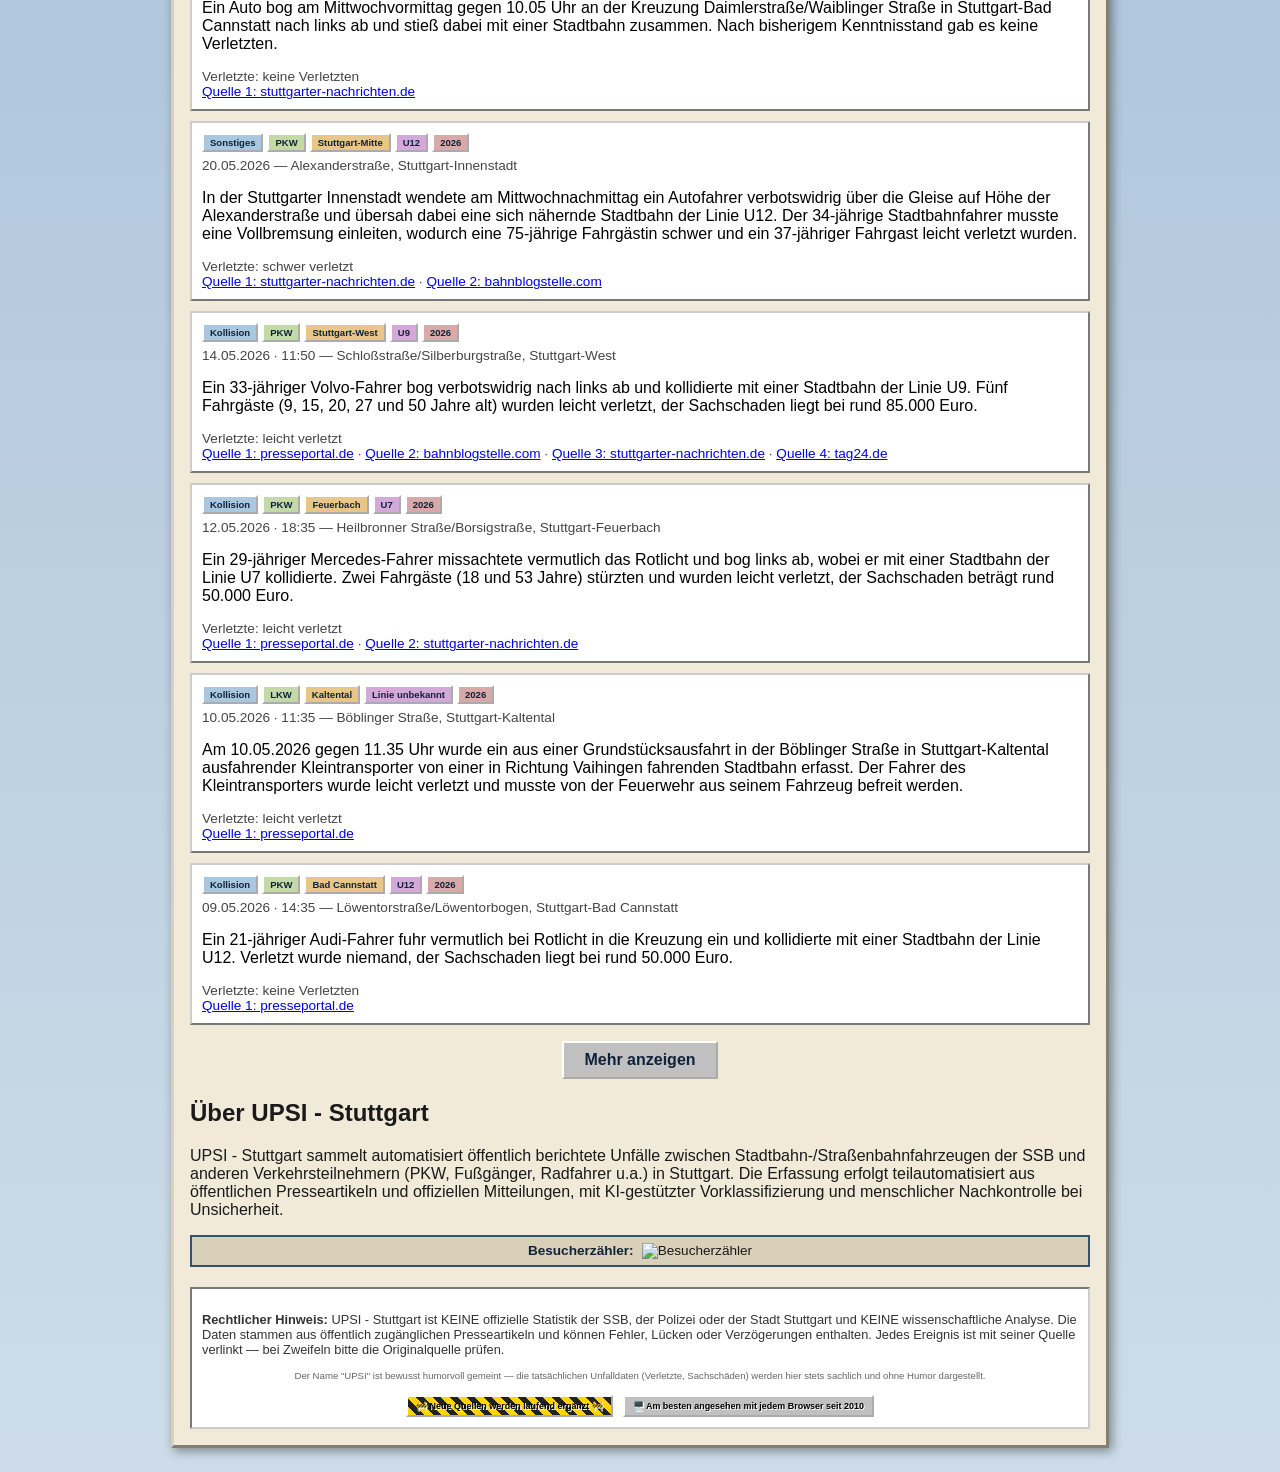
==== commit f6d8aea6: "Update public site" ====
--- a/index.html
+++ b/index.html
@@ -63,7 +63,10 @@
   </div>
 
   <div class="filter-bar" id="filter-bar">
-    <div class="filter-hint">Nach Anklicken filtern (mehrfach kombinierbar):</div>
+    <button type="button" class="retro-button filter-toggle" id="filter-toggle">Filter anzeigen</button>
+    <div class="filter-groups" id="filter-groups" hidden>
+      <div class="filter-hint">Nach Anklicken filtern (mehrfach kombinierbar):</div>
+    </div>
   </div>
   <div class="filter-match-count" id="filter-match-count" hidden></div>
 
--- a/style.css
+++ b/style.css
@@ -272,6 +272,15 @@
   padding: 10px;
   background: #ffffff;
   border: 2px dashed #33526e;
+}
+
+.filter-toggle {
+  font-size: 0.8em;
+  padding: 5px 14px;
+}
+
+.filter-groups {
+  margin-top: 10px;
 }
 
 .filter-hint {
@@ -457,7 +466,8 @@
 
 .chart-wrap {
   display: flex;
-  justify-content: center;
+  flex-direction: column;
+  align-items: center;
   margin-bottom: 10px;
 }
 
@@ -708,6 +718,23 @@
   height: 480px;
 }
 
+/* Marker als eigenes div statt L.circleMarker (SVG) -- karte.js positioniert
+   jeden Marker einzeln per Pixel-Offset (Spiderfy), das ist mit divIcon
+   einfacher als mit einem Vektor-Layer. Ein Punkt = ein Incident, feste
+   Größe/Farbe (siehe MARKER_DIAMETER/MARKER_COLOR in karte.js). */
+.upsi-marker-wrap {
+  background: transparent;
+  border: none;
+}
+
+.upsi-marker {
+  border-radius: 50%;
+  border: 1.3px solid #101010;
+  box-sizing: border-box;
+  opacity: 0.85;
+  cursor: pointer;
+}
+
 .leaflet-tooltip {
   font-family: Verdana, Geneva, Arial, sans-serif;
   font-size: 0.8em;
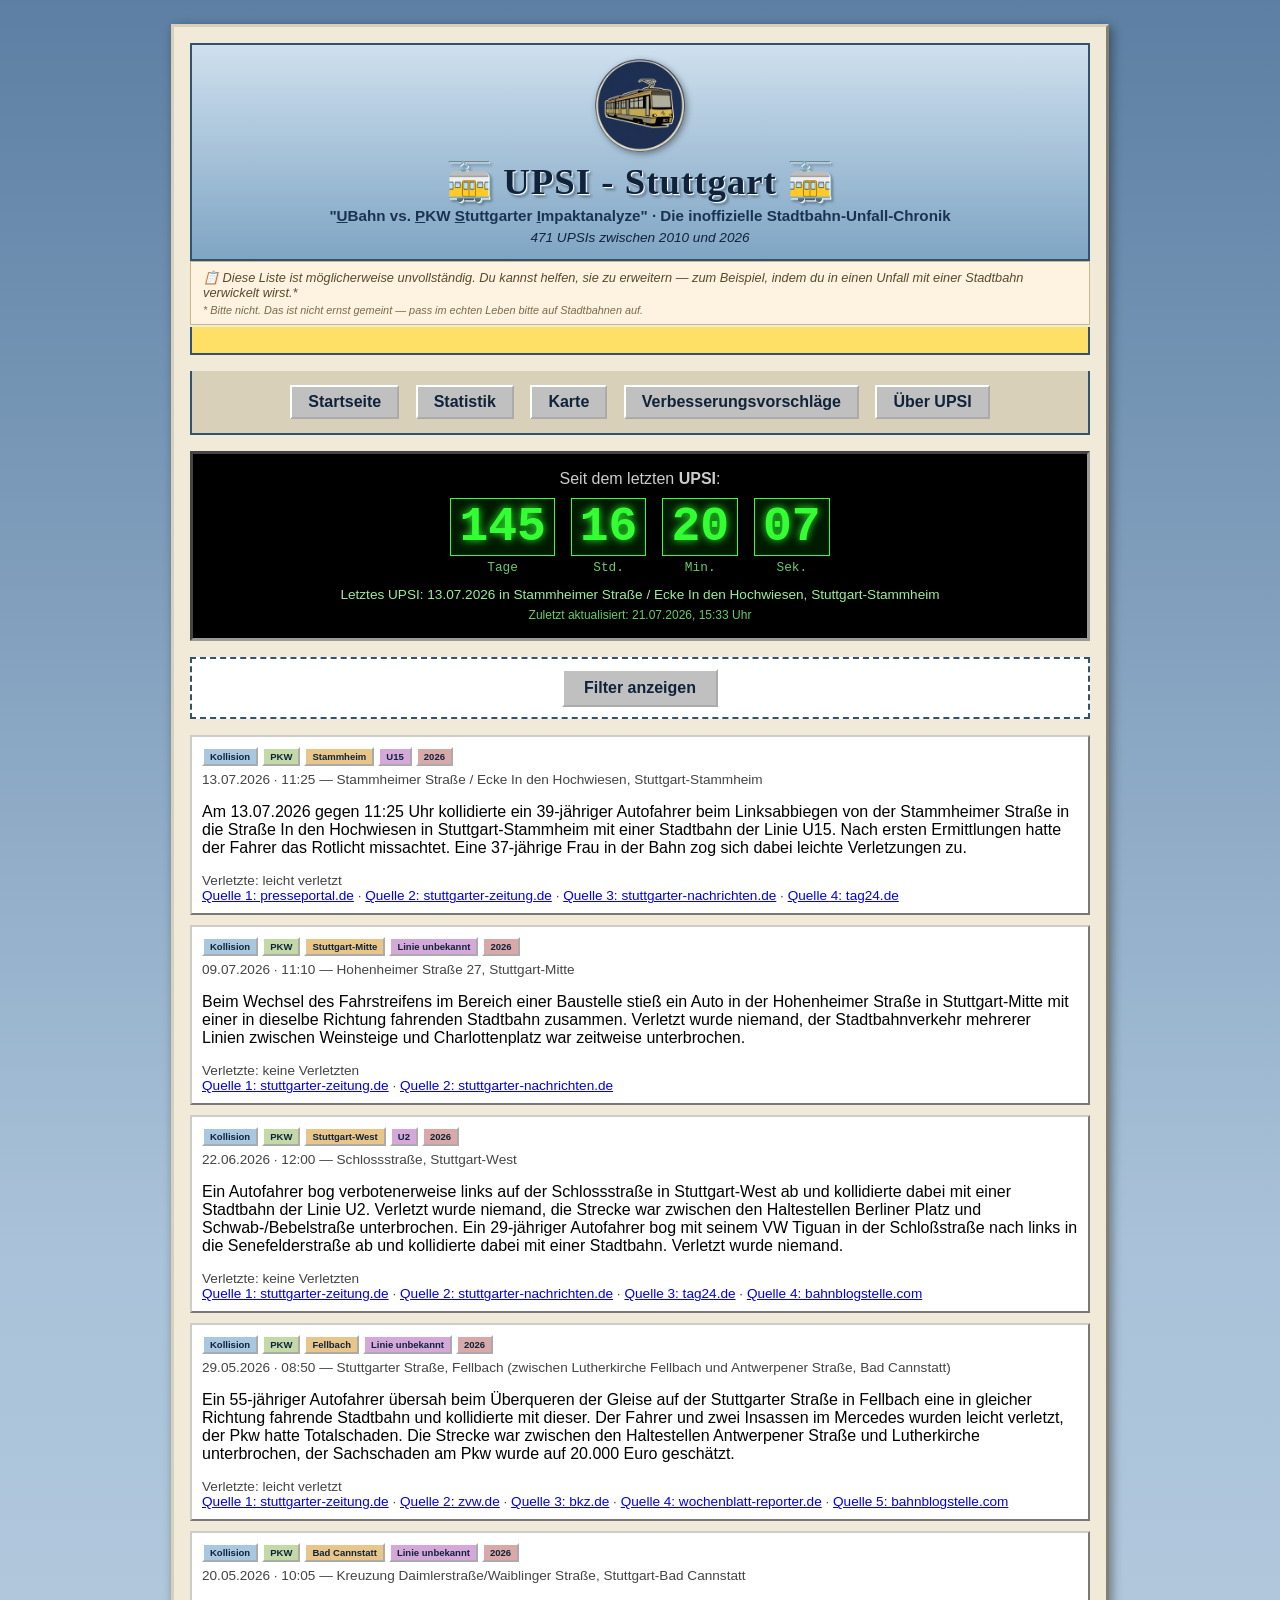
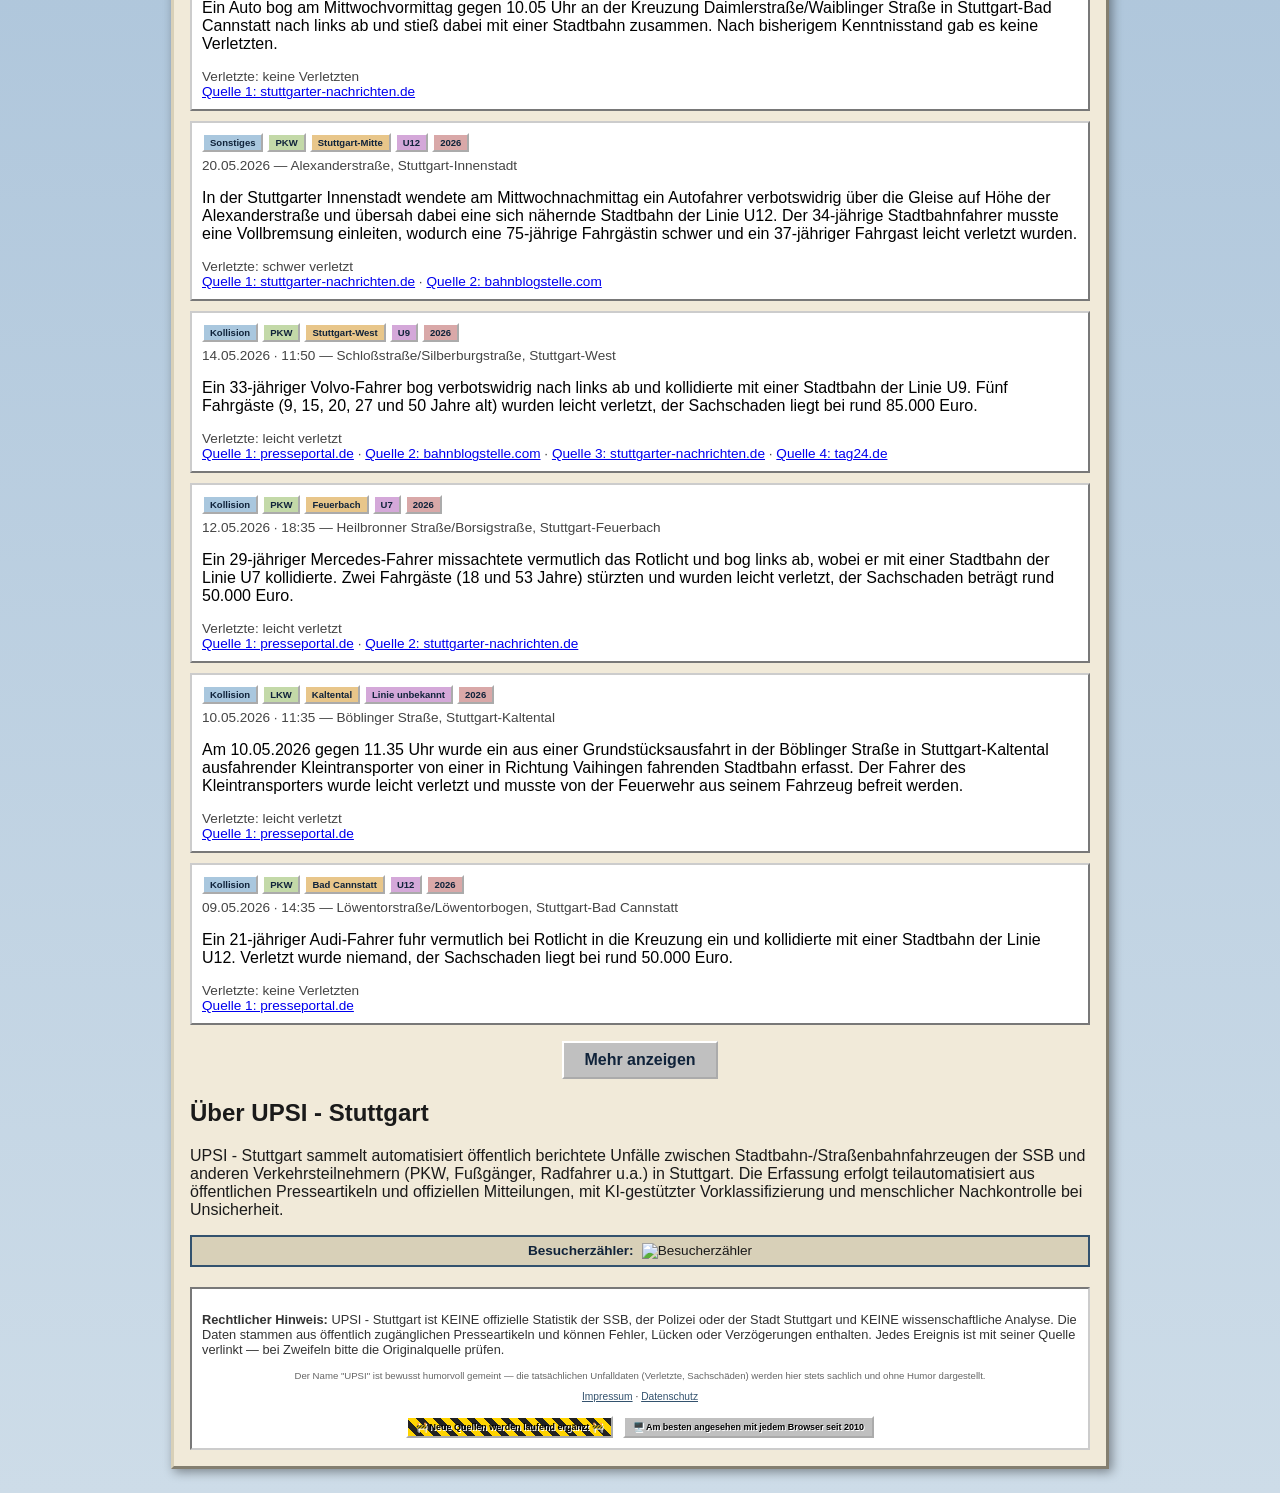
==== commit 4cc77bc0: "Update public site" ====
--- a/index.html
+++ b/index.html
@@ -110,6 +110,7 @@
       Unfalldaten (Verletzte, Sachschäden) werden hier stets sachlich und
       ohne Humor dargestellt.
     </p>
+    <p class="footer-links"><a href="impressum.html">Impressum</a> · <a href="datenschutz.html">Datenschutz</a></p>
     <div class="retro-badges">
       <span class="construction-badge">🚧 Neue Quellen werden laufend ergänzt 🚧</span>
       <span class="viewed-badge">🖥️ Am besten angesehen mit jedem Browser seit 2010</span>
--- a/style.css
+++ b/style.css
@@ -357,6 +357,21 @@
   font-size: 0.75em;
   text-align: center;
   margin-top: 10px;
+}
+
+.footer-links {
+  text-align: center;
+  margin-top: 10px;
+  font-size: 0.8em;
+}
+
+.footer-links a {
+  color: #33526e;
+  text-decoration: underline;
+}
+
+.footer-links a:hover {
+  color: #10233a;
 }
 
 .retro-badges {
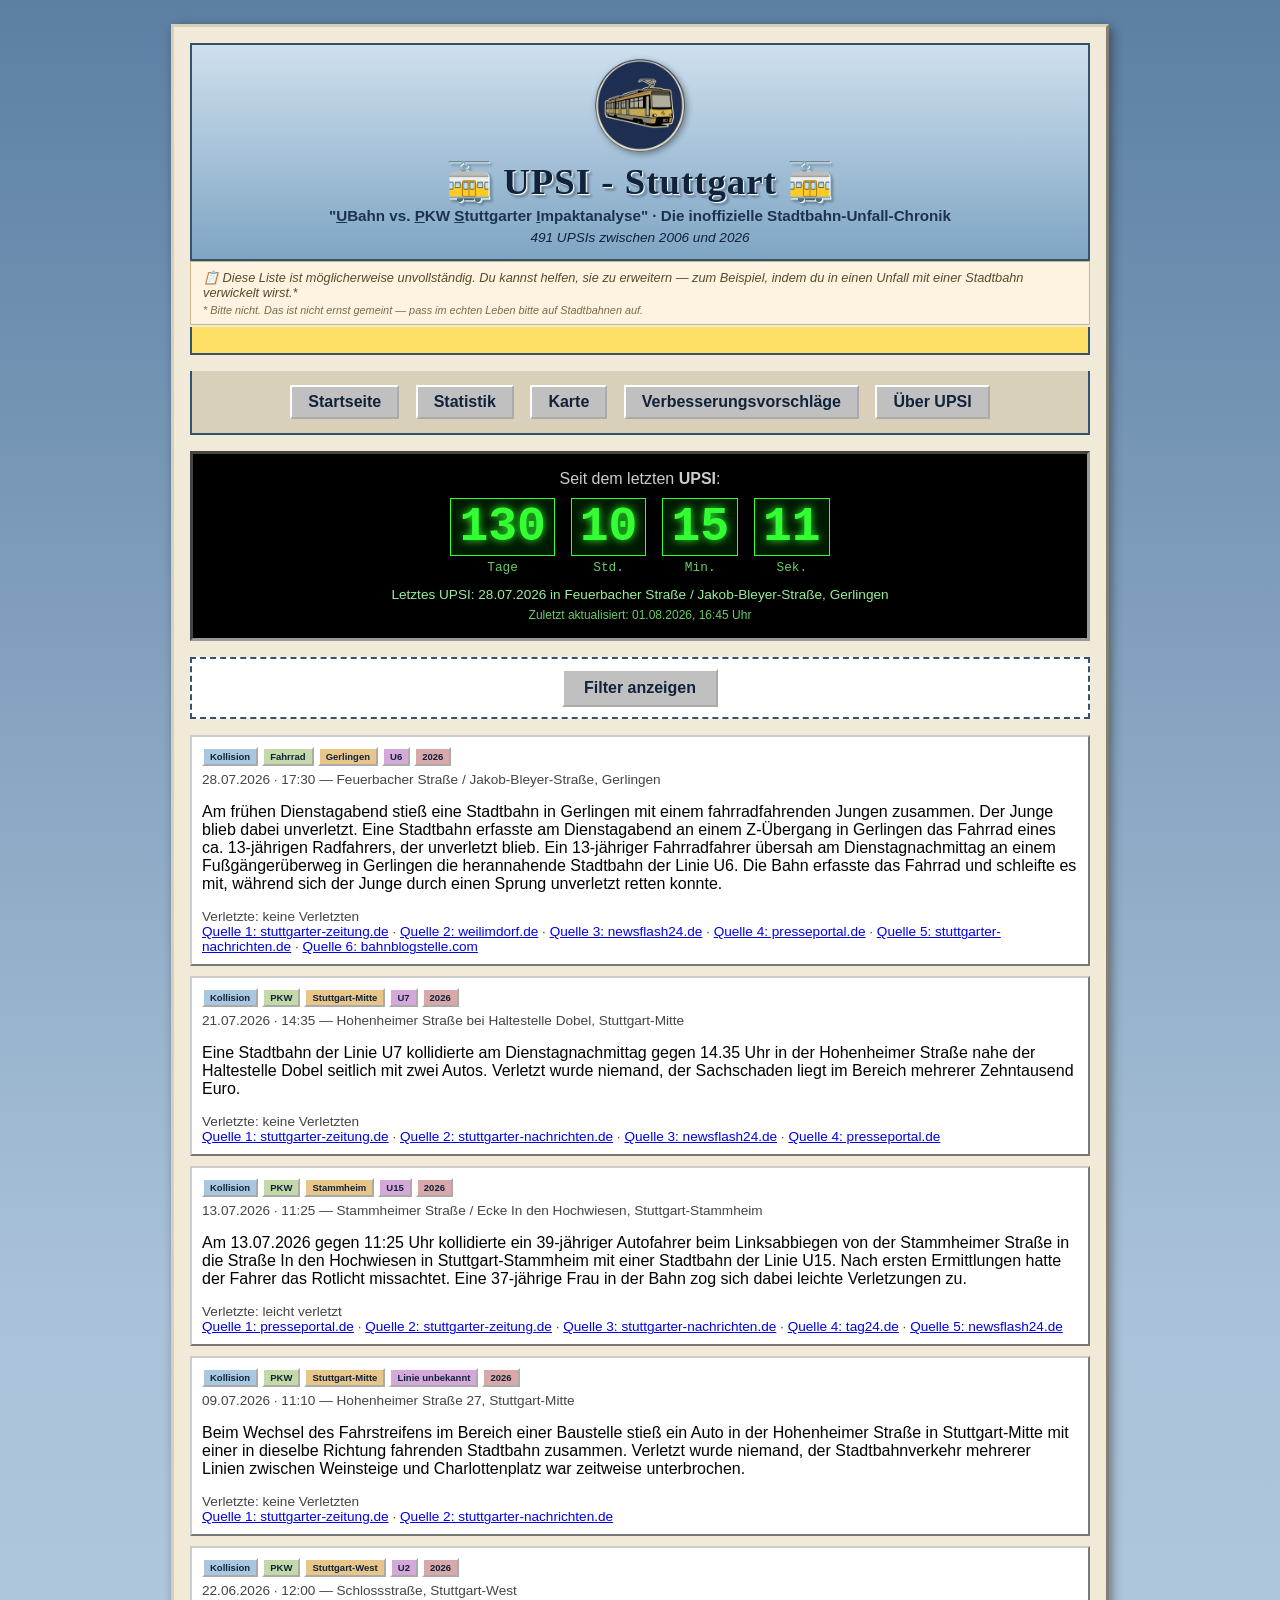
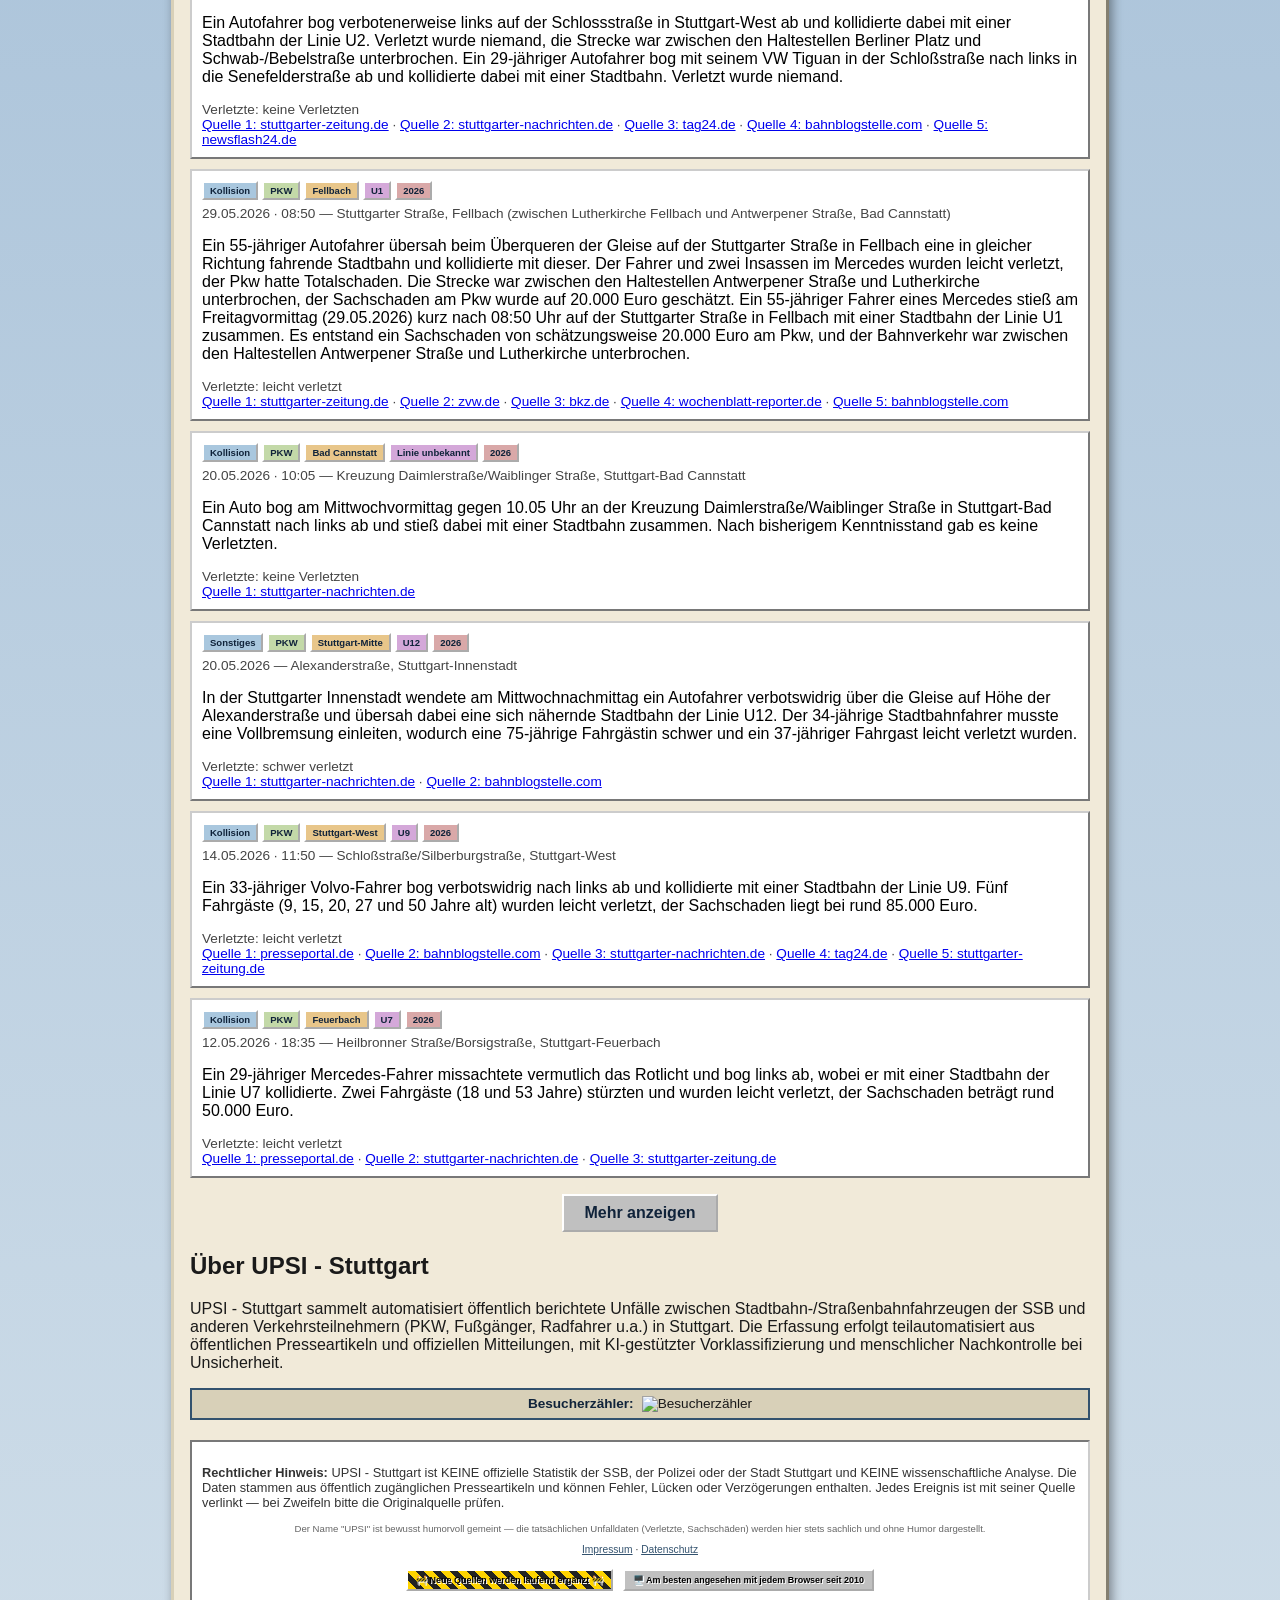
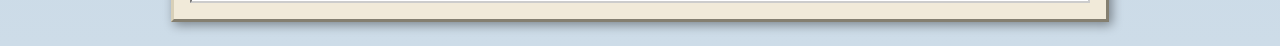
==== commit 2d96009c: "Update public site" ====
--- a/index.html
+++ b/index.html
@@ -12,7 +12,7 @@
   <header class="banner">
     <img class="site-logo" src="images/logo.png" alt="UPSI - Stuttgart Logo: Stadtbahn-Wagen in einem Rundabzeichen" width="140" height="145">
     <h1>🚋 UPSI - Stuttgart 🚋</h1>
-    <p class="subtitle">"<strong>U</strong>Bahn vs. <strong>P</strong>KW <strong>S</strong>tuttgarter <strong>I</strong>mpaktanalyze" · Die inoffizielle Stadtbahn-Unfall-Chronik</p>
+    <p class="subtitle">"<strong>U</strong>Bahn vs. <strong>P</strong>KW <strong>S</strong>tuttgarter <strong>I</strong>mpaktanalyse" · Die inoffizielle Stadtbahn-Unfall-Chronik</p>
     <p class="total-count" id="total-count">wird geladen…</p>
   </header>
 
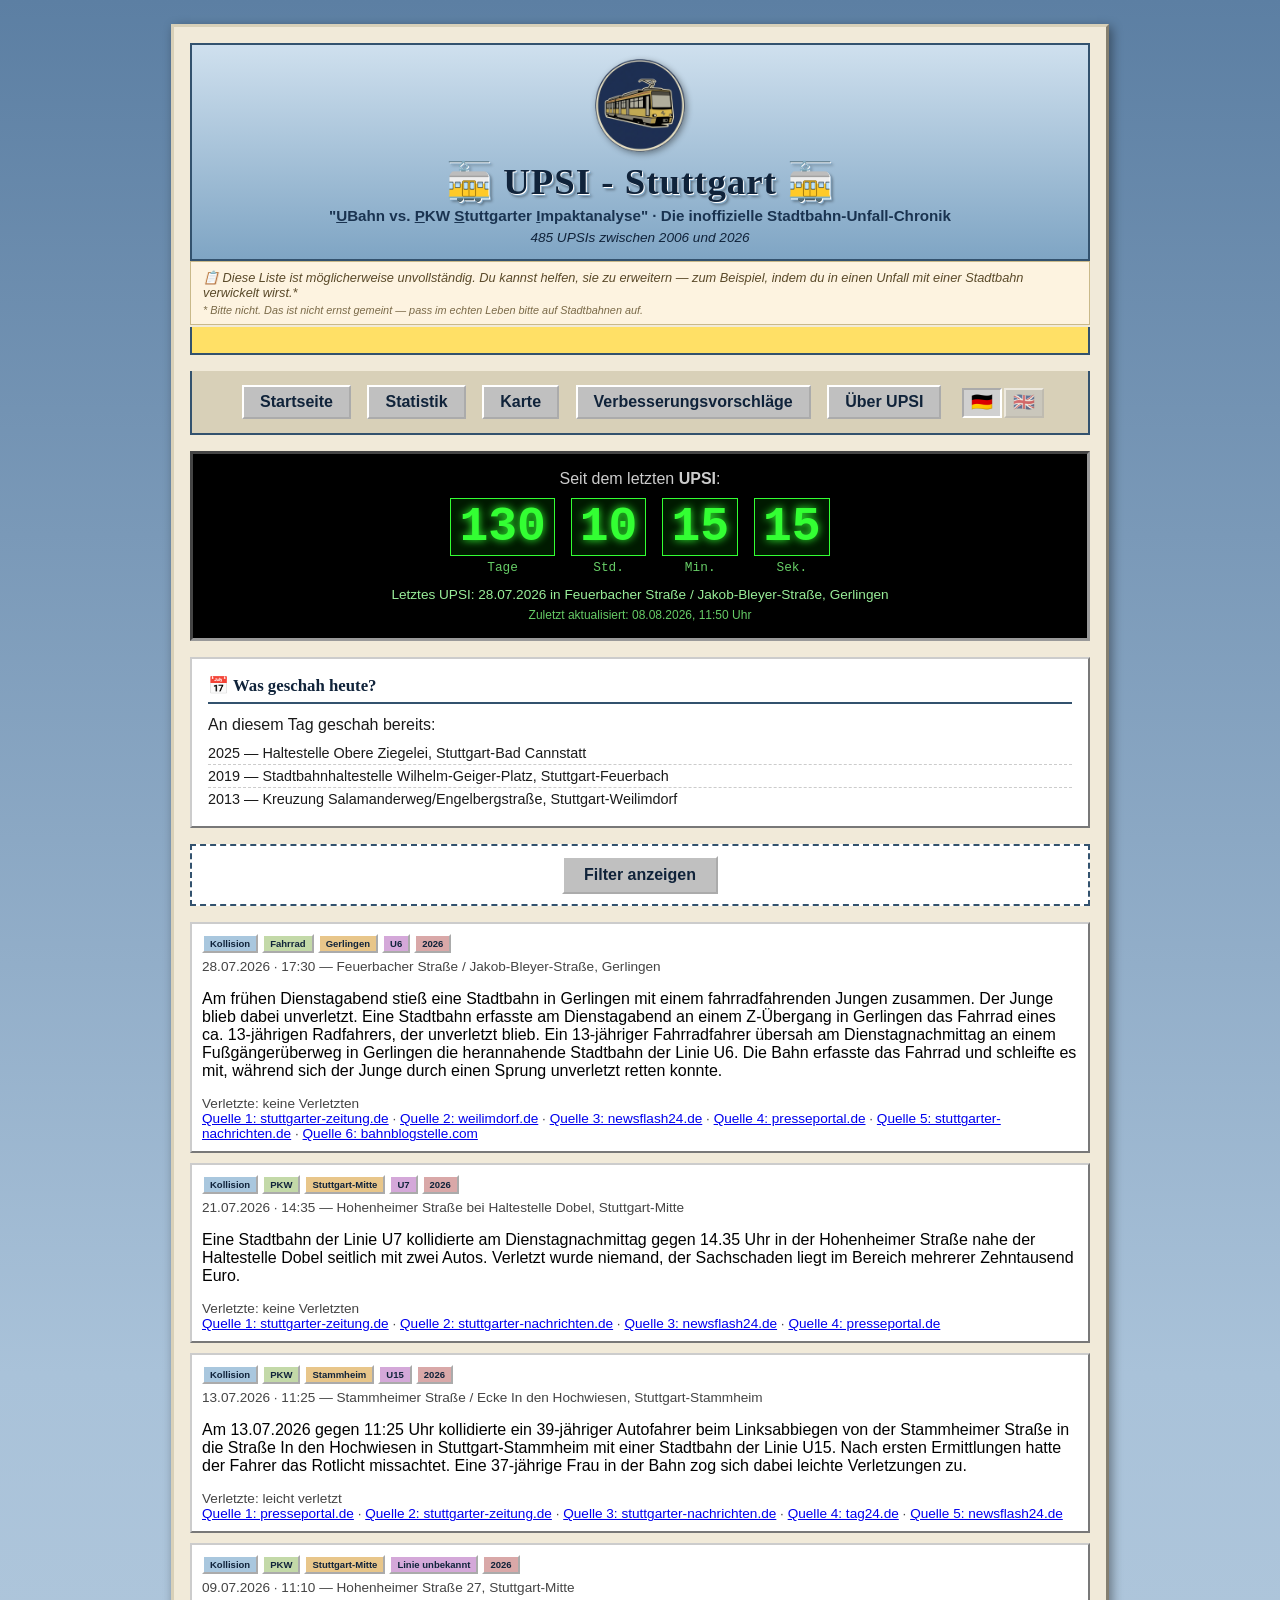
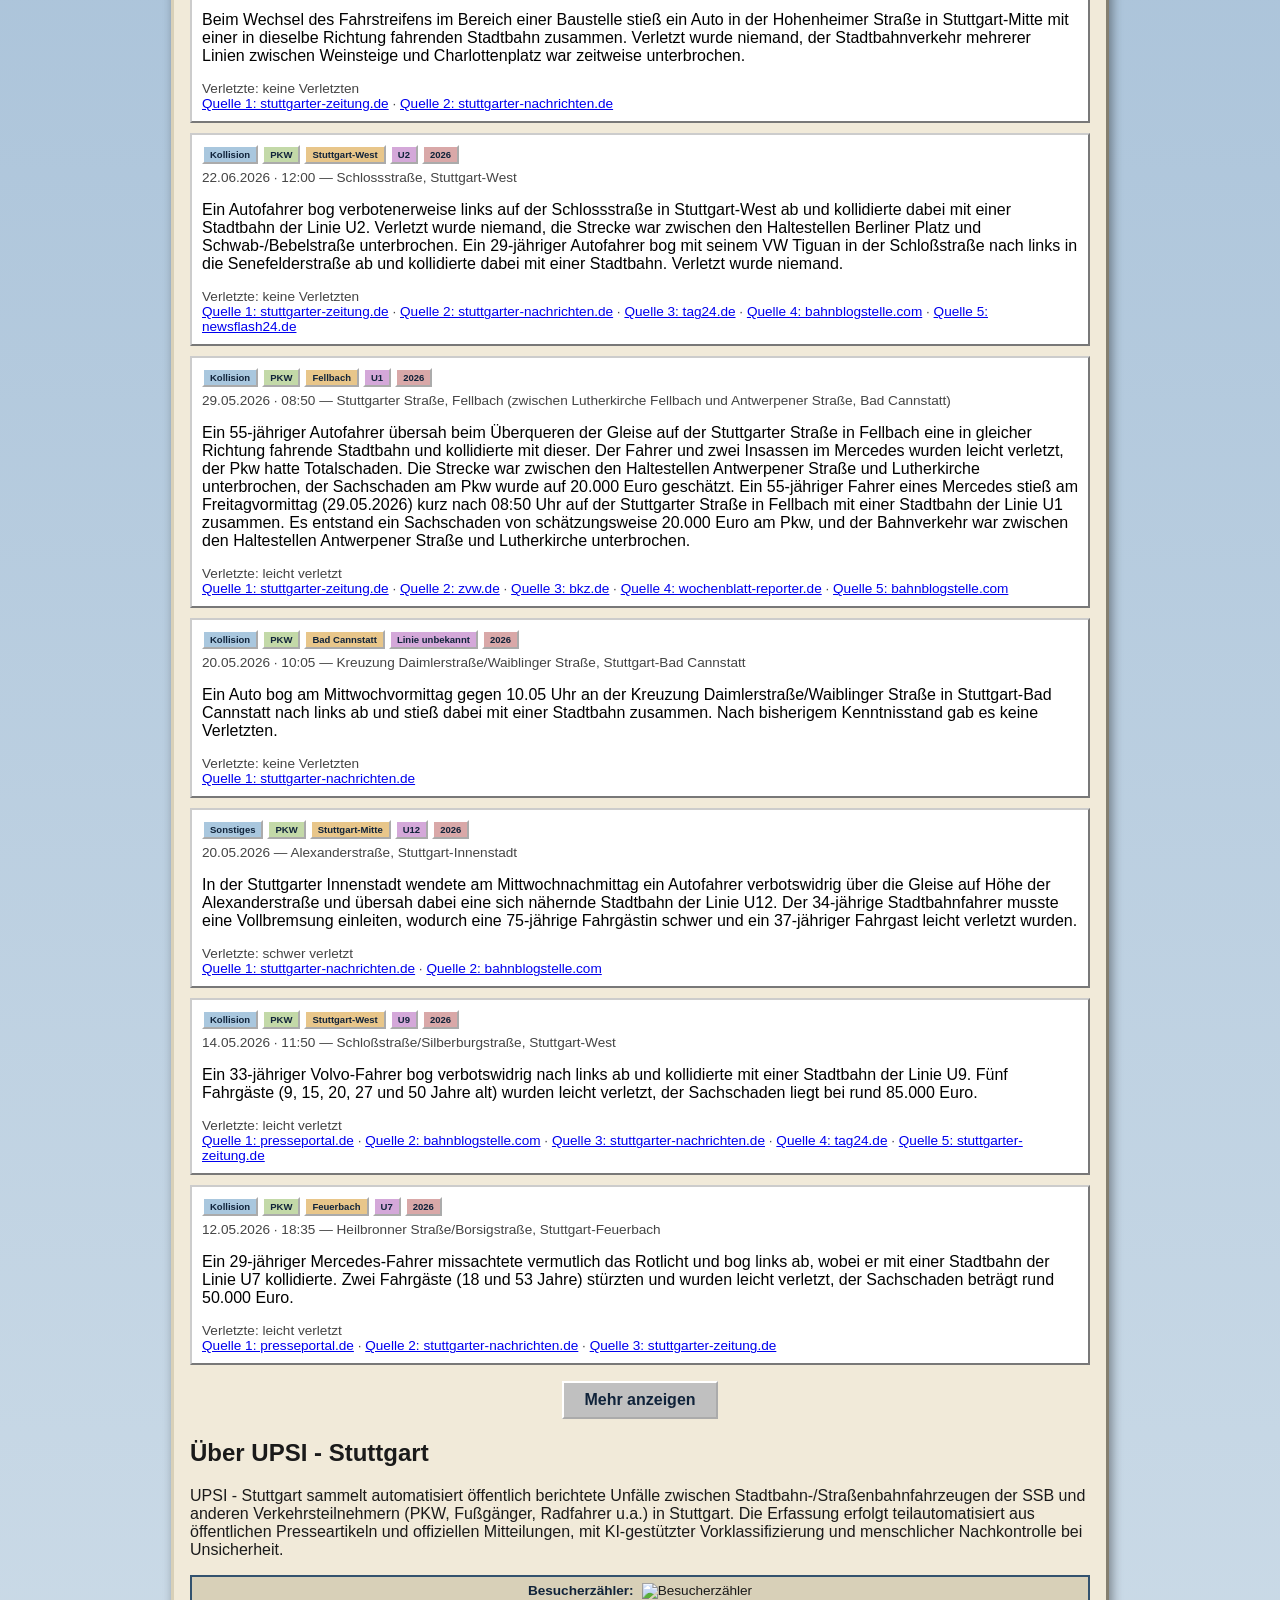
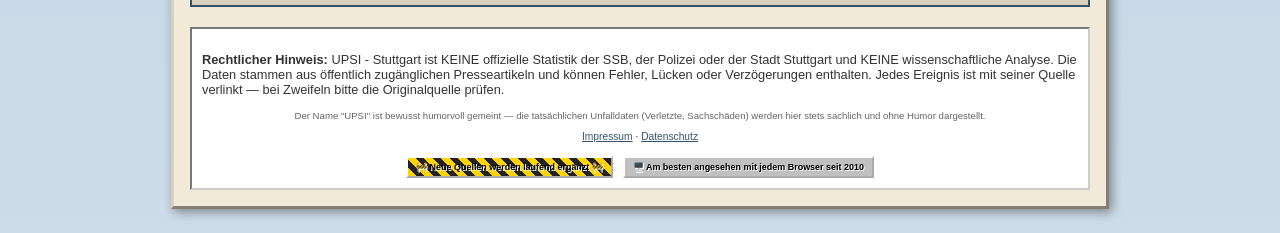
==== commit 04b5eb1d: "Update public site" ====
--- a/index.html
+++ b/index.html
@@ -12,60 +12,69 @@
   <header class="banner">
     <img class="site-logo" src="images/logo.png" alt="UPSI - Stuttgart Logo: Stadtbahn-Wagen in einem Rundabzeichen" width="140" height="145">
     <h1>🚋 UPSI - Stuttgart 🚋</h1>
-    <p class="subtitle">"<strong>U</strong>Bahn vs. <strong>P</strong>KW <strong>S</strong>tuttgarter <strong>I</strong>mpaktanalyse" · Die inoffizielle Stadtbahn-Unfall-Chronik</p>
+    <p class="subtitle" data-i18n="home.subtitle" data-i18n-html>"<strong>U</strong>Bahn vs. <strong>P</strong>KW <strong>S</strong>tuttgarter <strong>I</strong>mpaktanalyse" · Die inoffizielle Stadtbahn-Unfall-Chronik</p>
     <p class="total-count" id="total-count">wird geladen…</p>
   </header>
 
   <div class="wiki-notice">
-    📋 Diese Liste ist möglicherweise unvollständig. Du kannst helfen, sie zu
+    <span data-i18n="home.wikiNotice">📋 Diese Liste ist möglicherweise unvollständig. Du kannst helfen, sie zu
     erweitern — zum Beispiel, indem du in einen Unfall mit einer Stadtbahn
-    verwickelt wirst.*
-    <div class="wiki-notice-footnote">
+    verwickelt wirst.*</span>
+    <div class="wiki-notice-footnote" data-i18n="home.wikiNoticeFootnote">
       * Bitte nicht. Das ist nicht ernst gemeint — pass im echten Leben bitte
       auf Stadtbahnen auf.
     </div>
   </div>
 
   <div class="marquee-bar">
-    <div class="marquee-text">★ Willkommen auf der inoffiziellsten Stadtbahn-Statistik-Seite Stuttgarts! ★ Jetzt mit noch mehr Quellen! ★ Danke fürs Vorbeischauen! ★</div>
+    <div class="marquee-text" data-i18n="home.marquee">★ Willkommen auf der inoffiziellsten Stadtbahn-Statistik-Seite Stuttgarts! ★ Jetzt mit noch mehr Quellen! ★ Danke fürs Vorbeischauen! ★</div>
   </div>
 
   <nav class="menu">
-    <a href="index.html">Startseite</a>
-    <a href="statistik.html">Statistik</a>
-    <a href="karte.html">Karte</a>
-    <a href="vorschlaege.html">Verbesserungsvorschläge</a>
-    <a href="#ueber">Über UPSI</a>
+    <a href="index.html" data-i18n="nav.home">Startseite</a>
+    <a href="statistik.html" data-i18n="nav.stats">Statistik</a>
+    <a href="karte.html" data-i18n="nav.map">Karte</a>
+    <a href="vorschlaege.html" data-i18n="nav.suggestions">Verbesserungsvorschläge</a>
+    <a href="#ueber" data-i18n="nav.about">Über UPSI</a>
+    <span class="lang-toggle">
+      <button type="button" class="lang-toggle-btn" data-lang="de" aria-label="Deutsch">🇩🇪</button>
+      <button type="button" class="lang-toggle-btn" data-lang="en" aria-label="English">🇬🇧</button>
+    </span>
   </nav>
 
   <div class="counter-box">
-    <div class="counter-label">Seit dem letzten <strong>UPSI</strong>:</div>
+    <div class="counter-label" data-i18n="home.counterLabel" data-i18n-html>Seit dem letzten <strong>UPSI</strong>:</div>
     <div class="counter-numbers">
       <div class="counter-unit">
         <span class="number" id="counter-days">?</span>
-        <span class="unit-label">Tage</span>
+        <span class="unit-label" data-i18n="home.unitDays">Tage</span>
       </div>
       <div class="counter-unit">
         <span class="number" id="counter-hours">?</span>
-        <span class="unit-label">Std.</span>
+        <span class="unit-label" data-i18n="home.unitHours">Std.</span>
       </div>
       <div class="counter-unit">
         <span class="number" id="counter-minutes">?</span>
-        <span class="unit-label">Min.</span>
+        <span class="unit-label" data-i18n="home.unitMinutes">Min.</span>
       </div>
       <div class="counter-unit">
         <span class="number" id="counter-seconds">?</span>
-        <span class="unit-label">Sek.</span>
+        <span class="unit-label" data-i18n="home.unitSeconds">Sek.</span>
       </div>
     </div>
     <div id="last-incident-info">wird geladen…</div>
     <div class="last-updated" id="last-updated">Zuletzt aktualisiert: wird geladen…</div>
   </div>
 
+  <section class="stat-card on-this-day-card" id="on-this-day-card" hidden>
+    <h2 class="stat-card-title" data-i18n="home.onThisDayTitle">📅 Was geschah heute?</h2>
+    <div id="on-this-day-body"></div>
+  </section>
+
   <div class="filter-bar" id="filter-bar">
-    <button type="button" class="retro-button filter-toggle" id="filter-toggle">Filter anzeigen</button>
+    <button type="button" class="retro-button filter-toggle" id="filter-toggle" data-i18n="home.filterShow">Filter anzeigen</button>
     <div class="filter-groups" id="filter-groups" hidden>
-      <div class="filter-hint">Nach Anklicken filtern (mehrfach kombinierbar):</div>
+      <div class="filter-hint" data-i18n="home.filterHint">Nach Anklicken filtern (mehrfach kombinierbar):</div>
     </div>
   </div>
   <div class="filter-match-count" id="filter-match-count" hidden></div>
@@ -75,13 +84,13 @@
       <p>Lade Ereignisse…</p>
     </div>
     <div class="load-more-wrapper">
-      <button class="retro-button" id="load-more-btn" style="display:none;">Mehr anzeigen</button>
+      <button class="retro-button" id="load-more-btn" data-i18n="home.loadMore" style="display:none;">Mehr anzeigen</button>
     </div>
   </main>
 
   <section id="ueber">
-    <h2>Über UPSI - Stuttgart</h2>
-    <p>
+    <h2 data-i18n="home.aboutTitle">Über UPSI - Stuttgart</h2>
+    <p data-i18n="home.aboutBody">
       UPSI - Stuttgart sammelt automatisiert öffentlich berichtete Unfälle
       zwischen Stadtbahn-/Straßenbahnfahrzeugen der SSB und anderen
       Verkehrsteilnehmern (PKW, Fußgänger, Radfahrer u.a.) in Stuttgart. Die
@@ -92,12 +101,12 @@
   </section>
 
   <div class="hit-counter-widget">
-    <span class="hit-counter-label">Besucherzähler:</span>
+    <span class="hit-counter-label" data-i18n="home.hitCounterLabel">Besucherzähler:</span>
     <img class="hit-counter-value" src="https://hits.sh/bartsimi1.github.io/upsi-stuttgart.svg?style=flat-square&label=Besuche&color=5a9d6f&labelColor=1a1a1a" alt="Besucherzähler">
   </div>
 
   <footer class="legal">
-    <p>
+    <p data-i18n="footer.legalNotice" data-i18n-html>
       <strong>Rechtlicher Hinweis:</strong> UPSI - Stuttgart ist KEINE
       offizielle Statistik der SSB, der Polizei oder der Stadt Stuttgart und
       KEINE wissenschaftliche Analyse. Die Daten stammen aus öffentlich
@@ -105,19 +114,20 @@
       Verzögerungen enthalten. Jedes Ereignis ist mit seiner Quelle
       verlinkt — bei Zweifeln bitte die Originalquelle prüfen.
     </p>
-    <p class="joke-disclaimer">
+    <p class="joke-disclaimer" data-i18n="footer.jokeDisclaimerHome">
       Der Name "UPSI" ist bewusst humorvoll gemeint — die tatsächlichen
       Unfalldaten (Verletzte, Sachschäden) werden hier stets sachlich und
       ohne Humor dargestellt.
     </p>
-    <p class="footer-links"><a href="impressum.html">Impressum</a> · <a href="datenschutz.html">Datenschutz</a></p>
+    <p class="footer-links"><a href="impressum.html" data-i18n="footer.impressum">Impressum</a> · <a href="datenschutz.html" data-i18n="footer.datenschutz">Datenschutz</a></p>
     <div class="retro-badges">
-      <span class="construction-badge">🚧 Neue Quellen werden laufend ergänzt 🚧</span>
-      <span class="viewed-badge">🖥️ Am besten angesehen mit jedem Browser seit 2010</span>
+      <span class="construction-badge" data-i18n="home.constructionBadge">🚧 Neue Quellen werden laufend ergänzt 🚧</span>
+      <span class="viewed-badge" data-i18n="home.viewedBadge">🖥️ Am besten angesehen mit jedem Browser seit 2010</span>
     </div>
   </footer>
 </div>
 
+<script src="strings.js"></script>
 <script src="labels.js"></script>
 <script src="app.js"></script>
 </body>
--- a/style.css
+++ b/style.css
@@ -215,6 +215,33 @@
 
 nav.menu a:active {
   border-style: inset;
+}
+
+.lang-toggle {
+  display: inline-flex;
+  gap: 2px;
+  margin: 4px 0 4px 10px;
+  vertical-align: middle;
+}
+
+.lang-toggle-btn {
+  font-size: 1.1em;
+  line-height: 1;
+  background: #c0c0c0;
+  border: 2px outset #ffffff;
+  padding: 4px 7px;
+  cursor: pointer;
+  opacity: 0.55;
+}
+
+.lang-toggle-btn:hover {
+  opacity: 0.85;
+}
+
+.lang-toggle-btn.active {
+  opacity: 1;
+  border-style: inset;
+  background: #d0d0d0;
 }
 
 .incident-list {
@@ -479,6 +506,34 @@
   padding: 6px 10px;
 }
 
+.on-this-day-card {
+  margin: 16px 0;
+}
+
+.on-this-day-card .stat-card-title {
+  font-size: 1.05em;
+}
+
+#on-this-day-body p {
+  margin: 0 0 8px 0;
+}
+
+.on-this-day-list {
+  list-style: none;
+  margin: 0;
+  padding: 0;
+  font-size: 0.9em;
+}
+
+.on-this-day-list li {
+  padding: 3px 0;
+  border-bottom: 1px dashed #cccccc;
+}
+
+.on-this-day-list li:last-child {
+  border-bottom: none;
+}
+
 .chart-wrap {
   display: flex;
   flex-direction: column;
@@ -565,6 +620,73 @@
 
 .data-table tbody tr:nth-child(even) {
   background: #f4f4f4;
+}
+
+.hbar-list {
+  display: flex;
+  flex-direction: column;
+  gap: 8px;
+  width: 100%;
+}
+
+.hbar-row {
+  display: grid;
+  grid-template-columns: minmax(120px, 1fr) 2fr auto;
+  align-items: center;
+  gap: 10px;
+  cursor: pointer;
+}
+
+.hbar-label {
+  font-size: 0.85em;
+  color: #10233a;
+  overflow: hidden;
+  text-overflow: ellipsis;
+  white-space: nowrap;
+}
+
+.hbar-rank {
+  color: #7a6a48;
+  margin-right: 4px;
+}
+
+.hbar-name {
+  font-weight: bold;
+}
+
+.hbar-sub {
+  color: #666666;
+  font-style: italic;
+}
+
+.hbar-track {
+  background: #eee7d4;
+  border: 1px solid #c9b98a;
+  height: 14px;
+  overflow: hidden;
+}
+
+.hbar-fill {
+  height: 100%;
+  min-width: 2px;
+}
+
+.hbar-count {
+  font-family: "Courier New", monospace;
+  font-weight: bold;
+  color: #10233a;
+  text-align: right;
+  min-width: 2.5em;
+}
+
+@media (max-width: 480px) {
+  .hbar-row {
+    grid-template-columns: 1fr;
+    gap: 2px;
+  }
+  .hbar-count {
+    text-align: left;
+  }
 }
 
 .chart-tooltip {
